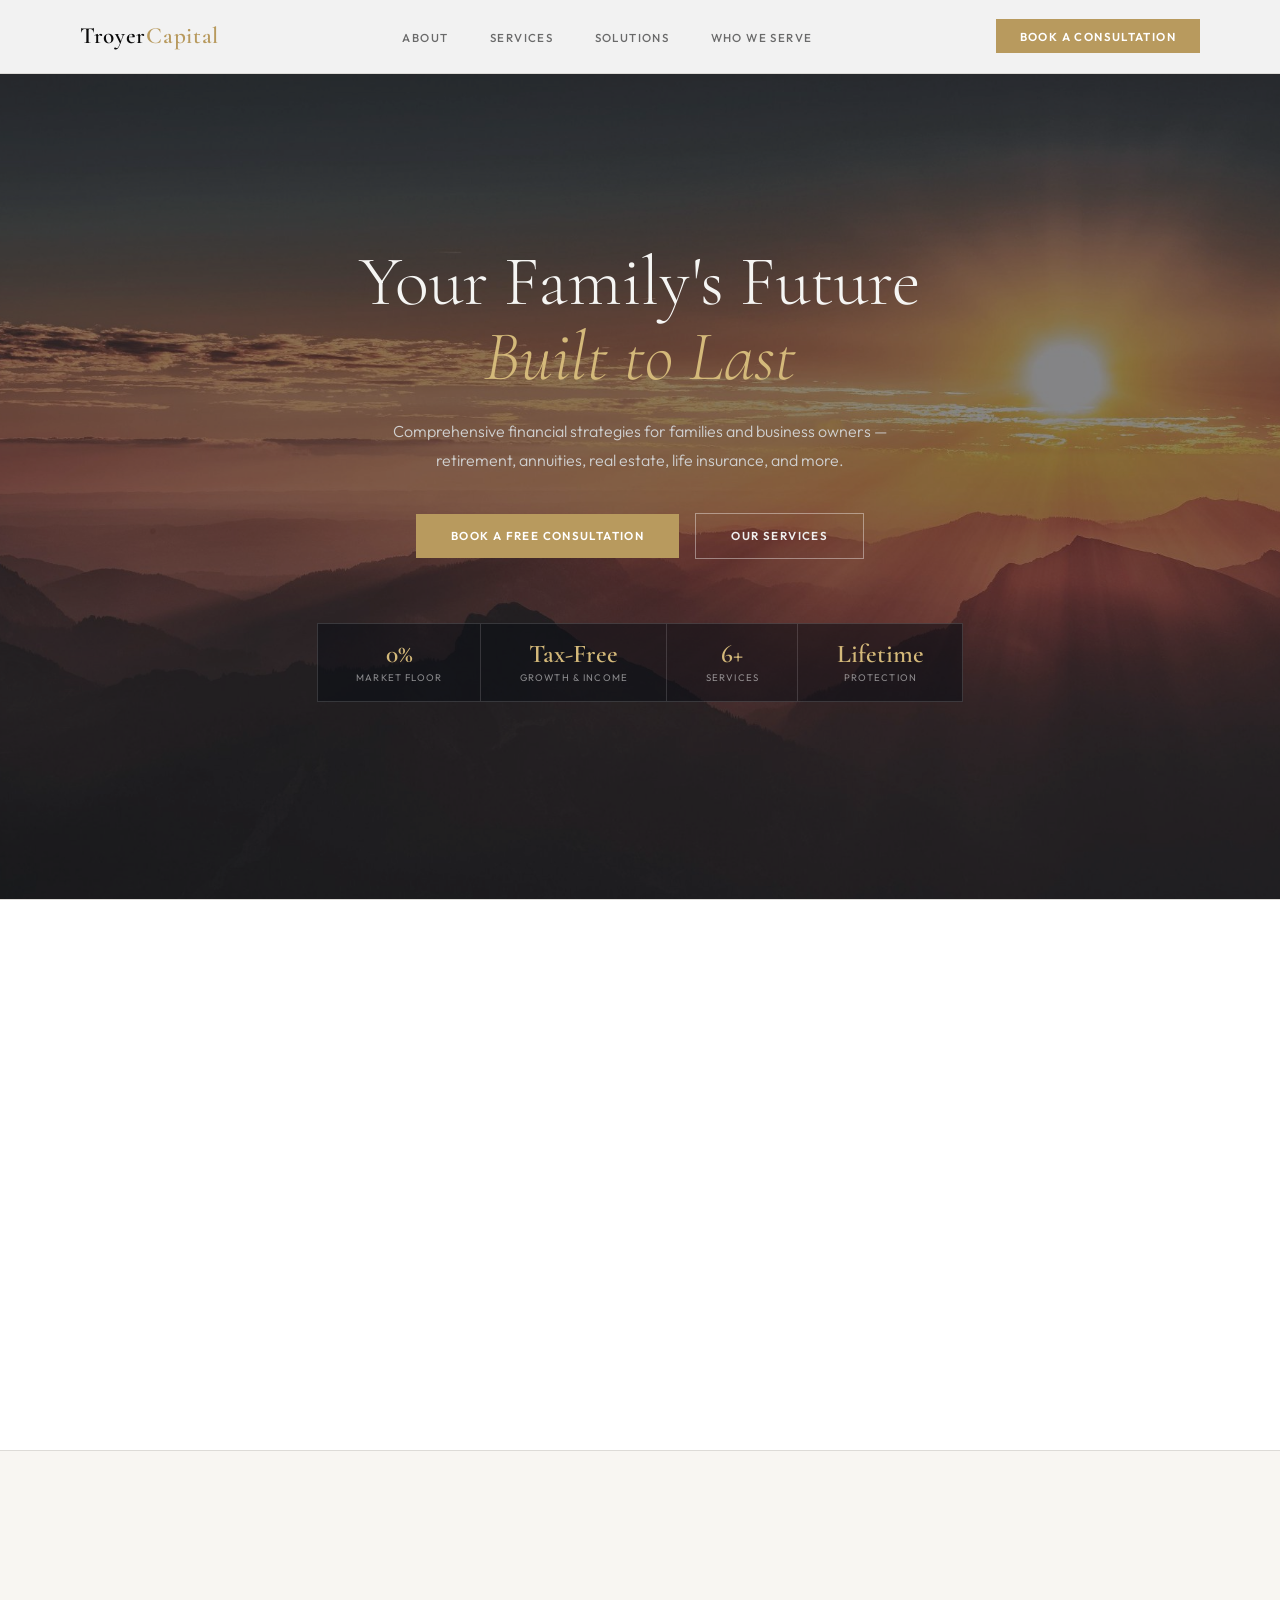
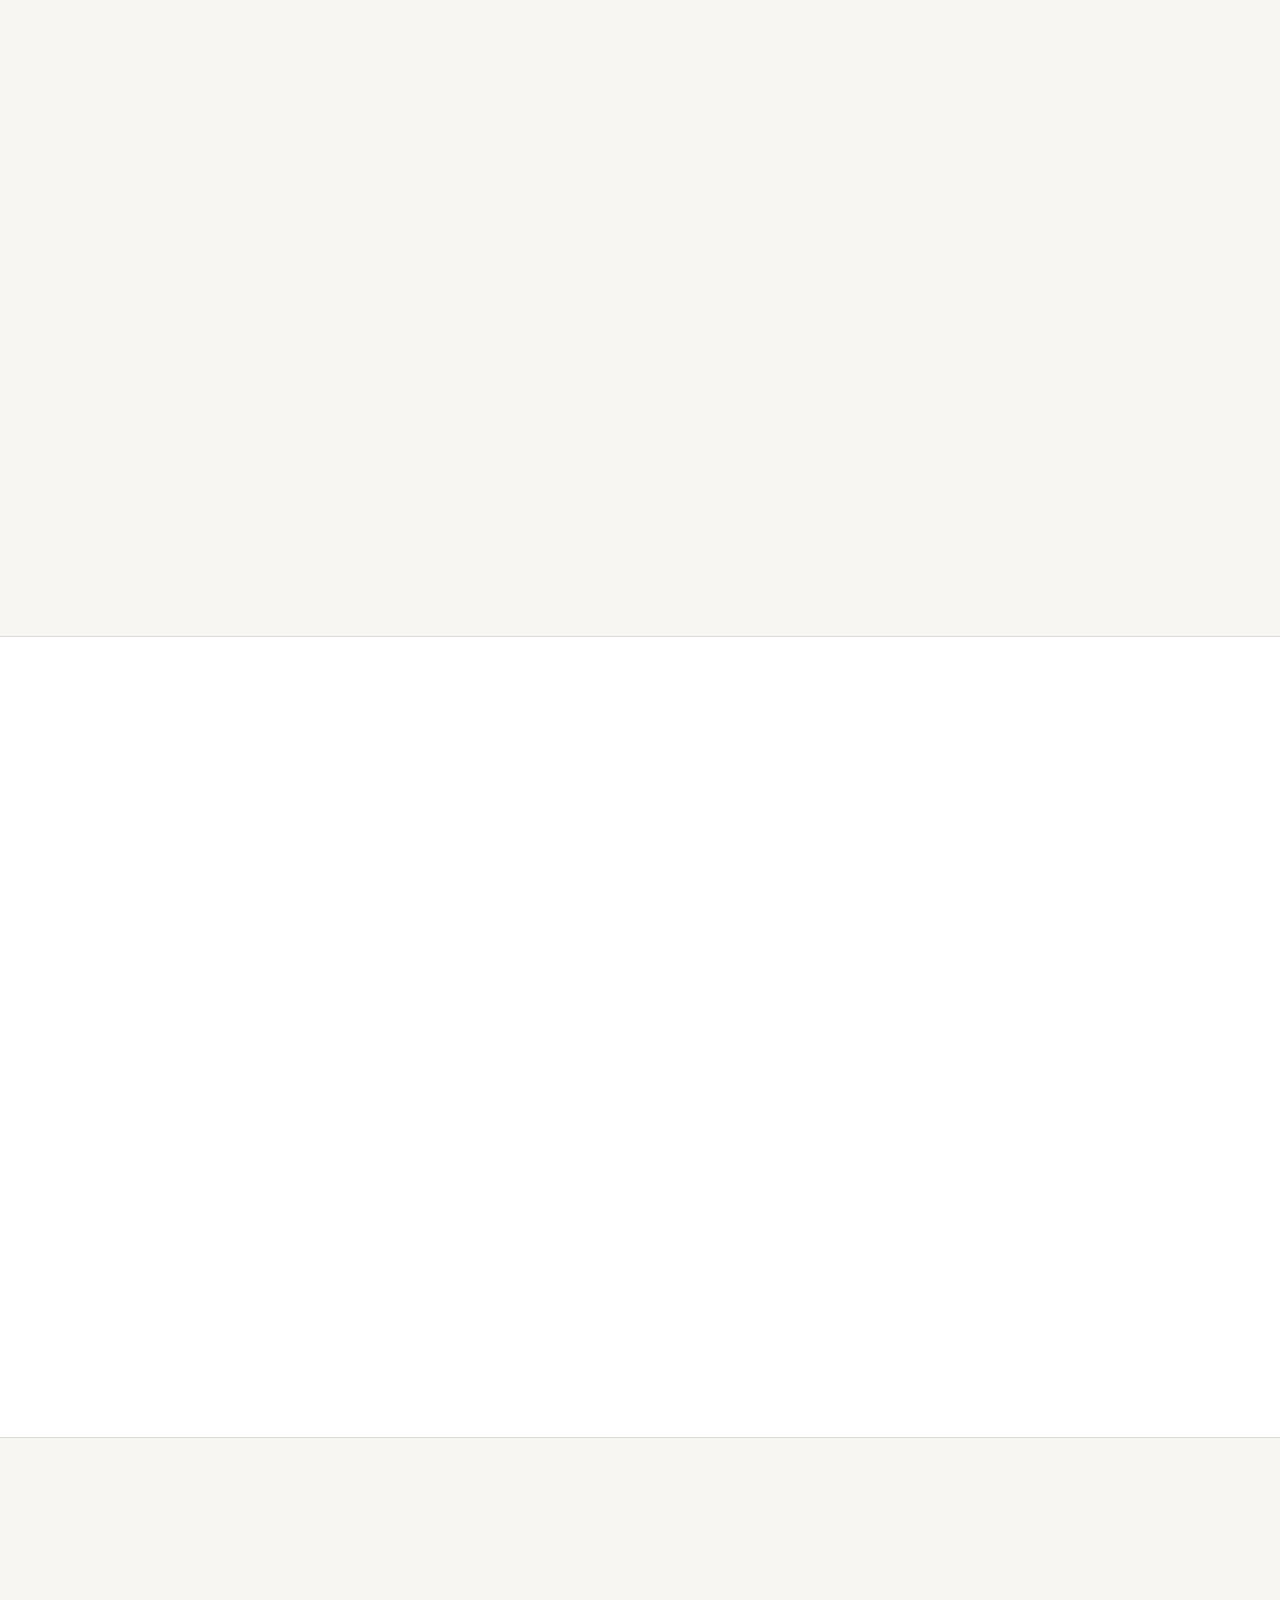
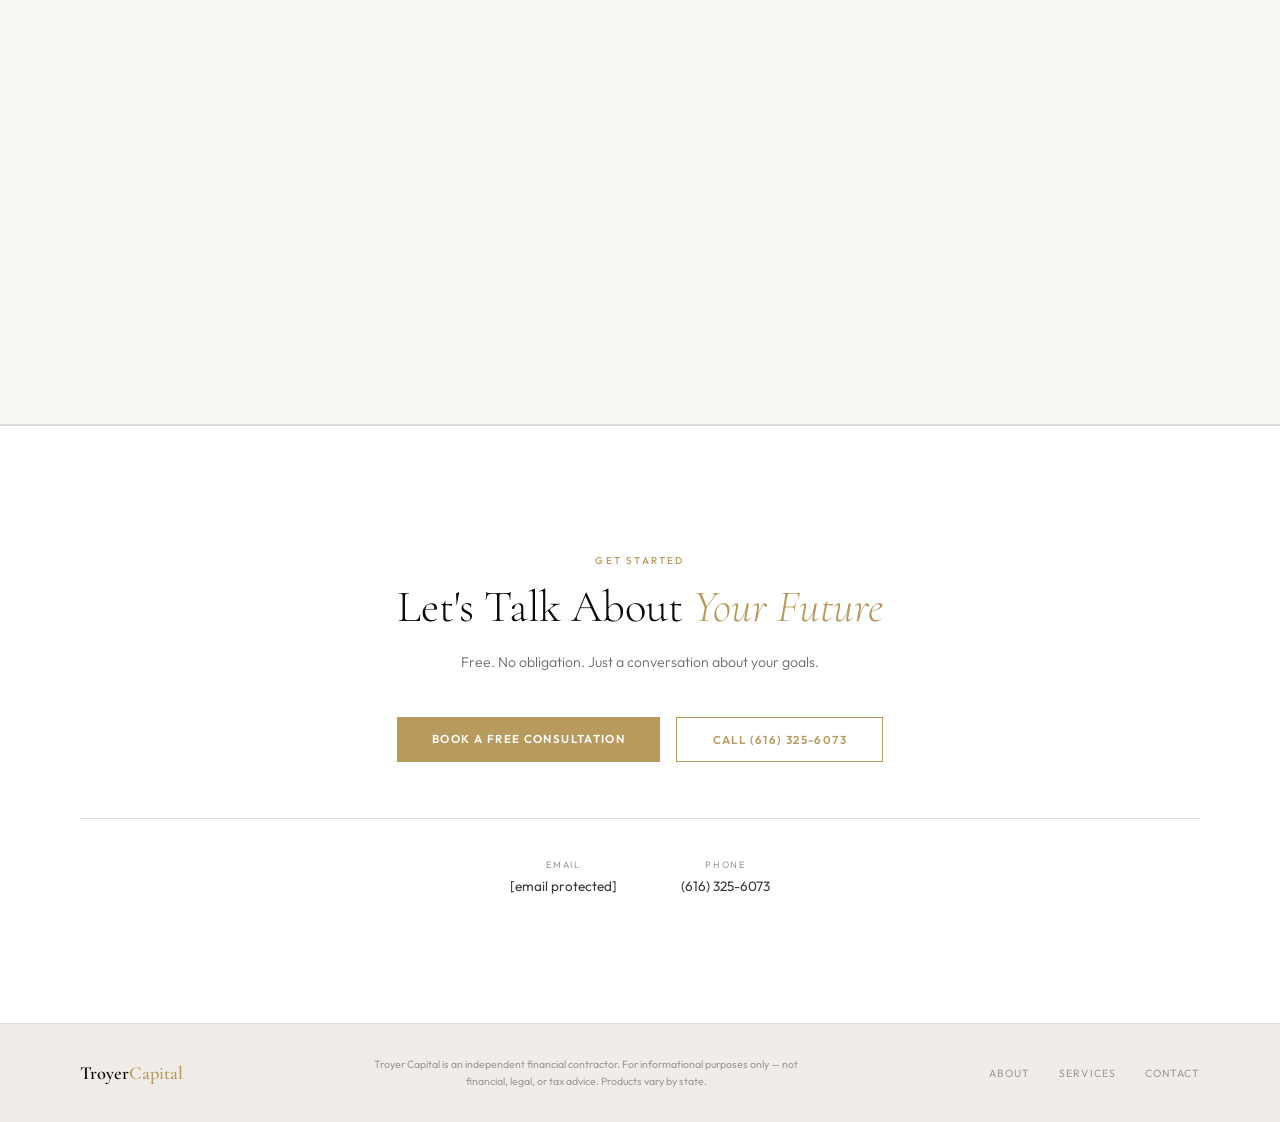
==== index.html @ 89c452dd "Add files via upload" ====
<!DOCTYPE html>
<html lang="en">
<head>
  <meta charset="UTF-8" />
  <meta name="viewport" content="width=device-width, initial-scale=1.0" />
  <title>Troyer Capital | Lincoln Troyer</title>
  <link href="https://fonts.googleapis.com/css2?family=Cormorant+Garamond:ital,wght@0,300;0,400;0,600;1,300;1,400&family=Outfit:wght@300;400;500;600&display=swap" rel="stylesheet" />
  <style>
    :root {
      --black:  #0a0a0a;
      --ink:    #1c1c1c;
      --dark:   #3a3a3a;
      --mid:    #6a6a6a;
      --light:  #9a9a9a;
      --rule:   #dddbd7;
      --warm:   #f0ede8;
      --cream:  #f8f6f2;
      --white:  #ffffff;
      --gold:   #b89a5e;
      --gold-d: #8a6e3a;
    }
    *, *::before, *::after { box-sizing: border-box; margin: 0; padding: 0; }
    html { scroll-behavior: smooth; }
    body { font-family: 'Outfit', sans-serif; background: var(--white); color: var(--ink); overflow-x: hidden; }

    /* NAV */
    nav {
      position: fixed; top: 0; left: 0; right: 0; z-index: 100;
      display: flex; align-items: center; justify-content: space-between;
      padding: 1.2rem 5rem;
      background: rgba(255,255,255,0.94); backdrop-filter: blur(14px);
      border-bottom: 1px solid var(--rule);
    }
    .nav-logo { font-family: 'Cormorant Garamond', serif; font-size: 1.45rem; font-weight: 600; letter-spacing: 0.03em; color: var(--black); text-decoration: none; }
    .nav-logo span { color: var(--gold); }
    .nav-links { display: flex; gap: 2.6rem; list-style: none; }
    .nav-links a { font-size: 0.72rem; font-weight: 500; letter-spacing: 0.12em; text-transform: uppercase; color: var(--mid); text-decoration: none; transition: color 0.2s; }
    .nav-links a:hover { color: var(--gold); }
    .nav-cta { font-size: 0.72rem; font-weight: 600; letter-spacing: 0.12em; text-transform: uppercase; padding: 0.6rem 1.5rem; background: var(--gold); color: var(--white); text-decoration: none; transition: background 0.2s; }
    .nav-cta:hover { background: var(--gold-d); }

    /* HERO */
    #hero {
      min-height: 100vh;
      display: flex; flex-direction: column; align-items: center; justify-content: center;
      text-align: center; padding: 8rem 5rem 5rem;
      background: var(--cream);
      position: relative; overflow: hidden;
      border-bottom: 1px solid var(--rule);
    }
    .hero-bg-img {
      position: absolute; inset: 0;
      background-image: url('hero-bg.jpg');
      background-size: cover;
      background-position: center;
      background-repeat: no-repeat;
    }
    .hero-overlay {
      position: absolute; inset: 0;
      background: rgba(10, 14, 20, 0.45);
    }
    .hero-grid-bg { display: none; }
    .hero-inner { position: relative; z-index: 2; max-width: 720px; animation: fadeUp 0.9s 0.1s ease both; color: #f5f5f3; }
    h1 { font-family: 'Cormorant Garamond', serif; font-size: clamp(2.8rem, 5.5vw, 5rem); font-weight: 300; line-height: 1.06; color: #f5f5f3; margin-bottom: 1.4rem; }
    h1 em { font-style: italic; color: #d4b97a; }
    .hero-sub { font-size: 1rem; font-weight: 300; line-height: 1.8; color: #d0d0d0; max-width: 500px; margin: 0 auto 2.4rem; }
    .hero-btns { display: flex; gap: 1rem; align-items: center; justify-content: center; flex-wrap: wrap; }
    .btn { display: inline-block; text-decoration: none; font-size: 0.72rem; font-weight: 600; letter-spacing: 0.12em; text-transform: uppercase; transition: all 0.2s; }
    .btn-gold { padding: 0.9rem 2.2rem; background: var(--gold); color: var(--white); }
    .btn-gold:hover { background: var(--gold-d); }
    .btn-line { padding: 0.9rem 2.2rem; border: 1px solid rgba(255,255,255,0.4); color: #f0f0f0; }
    .btn-line:hover { border-color: #d4b97a; color: #d4b97a; }

    /* HERO STATS STRIP */
    .hero-stats {
      position: relative; z-index: 2;
      display: flex; gap: 0; margin-top: 4rem;
      border: 1px solid rgba(255,255,255,0.15); background: rgba(10,14,20,0.55);
      animation: fadeUp 0.9s 0.25s ease both;
    }
    .h-stat { padding: 1.1rem 2.4rem; text-align: center; border-right: 1px solid rgba(255,255,255,0.15); }
    .h-stat:last-child { border-right: none; }
    .h-stat-num { font-family: 'Cormorant Garamond', serif; font-size: 1.6rem; font-weight: 600; color: #d4b97a; line-height: 1; margin-bottom: 0.25rem; }
    .h-stat-label { font-size: 0.6rem; letter-spacing: 0.12em; text-transform: uppercase; color: rgba(255,255,255,0.5); }

    /* SECTION SHARED */
    .section-wrap { padding: 6rem 5rem; }
    .section-wrap.alt { background: var(--cream); border-top: 1px solid var(--rule); border-bottom: 1px solid var(--rule); }
    .section-label { font-size: 0.62rem; font-weight: 500; letter-spacing: 0.22em; text-transform: uppercase; color: var(--gold); margin-bottom: 0.9rem; display: flex; align-items: center; gap: 0.7rem; }
    .section-label::before { content: ''; width: 20px; height: 1px; background: var(--gold); }
    h2 { font-family: 'Cormorant Garamond', serif; font-size: clamp(1.9rem, 3vw, 3rem); font-weight: 300; line-height: 1.15; color: var(--black); margin-bottom: 0.8rem; }
    h2 em { font-style: italic; color: var(--gold); }
    .body-sm { font-size: 0.88rem; font-weight: 300; line-height: 1.85; color: var(--mid); }

    /* ABOUT */
    #about .inner { display: grid; grid-template-columns: auto 1fr; gap: 5rem; align-items: start; }
    .about-photo-col { display: flex; flex-direction: column; align-items: center; gap: 1rem; }
    .headshot-wrap {
      width: 240px; height: 300px;
      border: 1px solid var(--rule);
      background: var(--warm);
      position: relative; overflow: hidden; flex-shrink: 0;
    }
    .headshot-wrap img { width: 100%; height: 100%; object-fit: cover; object-position: top; display: block; }
    .headshot-placeholder { width: 100%; height: 100%; display: flex; flex-direction: column; align-items: center; justify-content: center; gap: 0.7rem; }
    .headshot-placeholder svg { opacity: 0.2; }
    .headshot-placeholder span { font-size: 0.62rem; letter-spacing: 0.1em; text-transform: uppercase; color: var(--light); }
    .headshot-name { text-align: center; }
    .headshot-name strong { display: block; font-family: 'Cormorant Garamond', serif; font-size: 1.15rem; font-weight: 400; color: var(--black); }
    .headshot-name span { font-size: 0.68rem; letter-spacing: 0.1em; text-transform: uppercase; color: var(--mid); }
    .pull-quote { border-left: 2px solid var(--gold); padding: 0.9rem 1.2rem; background: rgba(184,154,94,0.05); margin-top: 1.6rem; }
    .pull-quote p { font-family: 'Cormorant Garamond', serif; font-size: 1.05rem; font-style: italic; color: var(--dark); line-height: 1.6; }

    /* SERVICES */
    #services .grid { display: grid; grid-template-columns: repeat(3,1fr); gap: 1px; background: var(--rule); margin-top: 3rem; }
    .svc { background: var(--white); padding: 2rem 1.8rem; border-bottom: 2px solid transparent; transition: border-color 0.25s; }
    .svc:hover { border-bottom-color: var(--gold); }
    .svc-icon { width: 36px; height: 36px; margin-bottom: 1rem; }
    .svc-icon svg { width: 100%; height: 100%; }
    .svc h3 { font-family: 'Cormorant Garamond', serif; font-size: 1.2rem; font-weight: 400; color: var(--black); margin-bottom: 0.4rem; }
    .svc p { font-size: 0.76rem; color: var(--light); line-height: 1.7; }
    .svc-tag { display: inline-block; margin-top: 1rem; font-size: 0.58rem; letter-spacing: 0.12em; text-transform: uppercase; color: var(--gold); border: 1px solid rgba(184,154,94,0.35); padding: 0.22rem 0.6rem; }

    /* SOLUTIONS */
    #solutions .inner { display: grid; grid-template-columns: 1fr 1fr; gap: 5rem; align-items: center; }
    .features { display: flex; flex-direction: column; gap: 0; margin-top: 1.8rem; }
    .feat { display: flex; gap: 1rem; align-items: flex-start; padding: 1.1rem 0; border-bottom: 1px solid var(--rule); }
    .feat:first-child { border-top: 1px solid var(--rule); }
    .feat-icon { width: 24px; height: 24px; min-width: 24px; margin-top: 1px; }
    .feat-icon svg { width: 100%; height: 100%; }
    .feat h4 { font-size: 0.82rem; font-weight: 600; color: var(--black); margin-bottom: 0.15rem; }
    .feat p { font-size: 0.75rem; color: var(--light); line-height: 1.6; }
    .compare-card { background: var(--warm); border: 1px solid var(--rule); padding: 2.4rem; position: relative; }
    .compare-card::before { content: ''; position: absolute; top: 0; left: 0; right: 0; height: 2px; background: linear-gradient(90deg, var(--gold), transparent); }
    .compare-title { font-size: 0.62rem; letter-spacing: 0.15em; text-transform: uppercase; color: var(--gold); margin-bottom: 0.4rem; }
    .compare-heading { font-family: 'Cormorant Garamond', serif; font-size: 1.9rem; font-weight: 300; color: var(--black); margin-bottom: 1.4rem; line-height: 1.2; }
    table { width: 100%; border-collapse: collapse; }
    thead th { font-size: 0.58rem; letter-spacing: 0.12em; text-transform: uppercase; color: var(--light); text-align: left; padding: 0.45rem 0.6rem; border-bottom: 1px solid var(--rule); }
    tbody td { font-size: 0.76rem; color: var(--mid); padding: 0.65rem 0.6rem; border-bottom: 1px solid var(--rule); }
    tbody tr.hi td { color: var(--gold-d); }
    .yes { color: var(--gold-d); }
    .no  { color: var(--light); }

    /* WHO */
    #who .grid { display: grid; grid-template-columns: 1fr 1fr; gap: 1px; background: var(--rule); margin-top: 3rem; }
    .who-card { background: var(--white); padding: 2.8rem; position: relative; }
    .who-card::after { content: ''; position: absolute; top: 0; left: 2.8rem; width: 36px; height: 2px; background: var(--gold); }
    .who-card h3 { font-family: 'Cormorant Garamond', serif; font-size: 1.6rem; font-weight: 300; color: var(--black); margin: 1.2rem 0 0.7rem; }
    .who-card p { font-size: 0.8rem; color: var(--mid); line-height: 1.8; margin-bottom: 1.2rem; }
    .who-list { list-style: none; display: flex; flex-direction: column; gap: 0.45rem; }
    .who-list li { font-size: 0.76rem; color: var(--dark); display: flex; align-items: center; gap: 0.6rem; }
    .who-list li::before { content: '→'; color: var(--gold); font-size: 0.7rem; }

    /* CONTACT */
    #contact { padding: 8rem 5rem; text-align: center; background: var(--white); border-top: 1px solid var(--rule); }
    #contact .section-label { justify-content: center; }
    #contact .section-label::before { display: none; }
    #contact h2 { font-size: clamp(2rem, 3.5vw, 3.4rem); max-width: 560px; margin: 0 auto 1rem; }
    #contact .body-sm { max-width: 420px; margin: 0 auto 2.6rem; }
    .cta-row { display: flex; gap: 1rem; justify-content: center; flex-wrap: wrap; }
    .contact-strip { margin-top: 3.5rem; padding-top: 2.5rem; border-top: 1px solid var(--rule); display: flex; justify-content: center; gap: 4rem; flex-wrap: wrap; }
    .c-item { text-align: center; }
    .c-label { font-size: 0.58rem; letter-spacing: 0.18em; text-transform: uppercase; color: var(--light); margin-bottom: 0.4rem; }
    .c-val { font-size: 0.85rem; color: var(--dark); }
    .c-val a { color: var(--dark); text-decoration: none; }
    .c-val a:hover { color: var(--gold); }

    /* FOOTER */
    footer { background: var(--warm); border-top: 1px solid var(--rule); padding: 2rem 5rem; display: flex; align-items: center; justify-content: space-between; }
    .f-logo { font-family: 'Cormorant Garamond', serif; font-size: 1.15rem; font-weight: 600; color: var(--black); }
    .f-logo span { color: var(--gold); }
    .f-note { font-size: 0.66rem; color: var(--light); line-height: 1.6; text-align: center; max-width: 460px; }
    .f-links { display: flex; gap: 1.8rem; }
    .f-links a { font-size: 0.66rem; letter-spacing: 0.1em; text-transform: uppercase; color: var(--light); text-decoration: none; transition: color 0.2s; }
    .f-links a:hover { color: var(--gold); }

    /* ANIM */
    @keyframes fadeUp { from { opacity:0; transform:translateY(22px); } to { opacity:1; transform:translateY(0); } }
    .fade-up { opacity:0; transform:translateY(24px); transition: opacity 0.65s ease, transform 0.65s ease; }
    .fade-up.visible { opacity:1; transform:translateY(0); }

    /* RESPONSIVE */
    @media (max-width: 860px) {
      nav { padding: 1.1rem 2rem; }
      .nav-links { display: none; }
      #hero { padding: 7rem 2rem 4rem; }
      .hero-stats { flex-wrap: wrap; }
      .h-stat { flex: 1 1 40%; border-bottom: 1px solid var(--rule); }
      .section-wrap, #contact { padding: 4.5rem 2rem; }
      #about .inner { grid-template-columns: 1fr; gap: 2.5rem; }
      .about-photo-col { flex-direction: row; align-items: flex-start; gap: 1.5rem; flex-wrap: wrap; }
      #solutions .inner { grid-template-columns: 1fr; gap: 3rem; }
      #services .grid, #who .grid { grid-template-columns: 1fr; }
      footer { flex-direction: column; gap: 1.2rem; text-align: center; padding: 1.8rem 2rem; }
      .contact-strip { gap: 2rem; }
    }
  </style>
</head>
<body>

  <!-- NAV -->
  <nav>
    <a href="#" class="nav-logo">Troyer<span>Capital</span></a>
    <ul class="nav-links">
      <li><a href="#about">About</a></li>
      <li><a href="#services">Services</a></li>
      <li><a href="#solutions">Solutions</a></li>
      <li><a href="#who">Who We Serve</a></li>
    </ul>
    <a href="booking.html" class="nav-cta">Book a Consultation</a>
  </nav>

  <!-- HERO -->
  <!-- TO ADD YOUR PHOTO: upload hero-bg.jpg to your domain alongside index.html -->
  <section id="hero">
    <div class="hero-bg-img"></div>
    <div class="hero-overlay"></div>
    <div class="hero-grid-bg"></div>
    <div class="hero-inner">
      <h1>Your Family's Future<br><em>Built to Last</em></h1>
      <p class="hero-sub">Comprehensive financial strategies for families and business owners — retirement, annuities, real estate, life insurance, and more.</p>
      <div class="hero-btns">
        <a href="booking.html" class="btn btn-gold">Book a Free Consultation</a>
        <a href="#services" class="btn btn-line">Our Services</a>
      </div>
    </div>
    <div class="hero-stats">
      <div class="h-stat"><div class="h-stat-num">0%</div><div class="h-stat-label">Market Floor</div></div>
      <div class="h-stat"><div class="h-stat-num">Tax&#8209;Free</div><div class="h-stat-label">Growth &amp; Income</div></div>
      <div class="h-stat"><div class="h-stat-num">6+</div><div class="h-stat-label">Services</div></div>
      <div class="h-stat"><div class="h-stat-num">Lifetime</div><div class="h-stat-label">Protection</div></div>
    </div>
  </section>

  <!-- ABOUT -->
  <section id="about" class="section-wrap">
    <div class="inner">
      <div class="about-photo-col fade-up">
        <!-- HEADSHOT: replace the div below with <img src="photo.jpg" alt="Lincoln Troyer" /> -->
        <div class="headshot-wrap">
          <div class="headshot-placeholder">
            <svg width="52" height="52" viewBox="0 0 52 52" fill="none">
              <circle cx="26" cy="20" r="12" stroke="#b89a5e" stroke-width="1.5"/>
              <path d="M6 50C6 37 46 37 46 50" stroke="#b89a5e" stroke-width="1.5" stroke-linecap="round"/>
            </svg>
            <span>Your photo here</span>
          </div>
        </div>
        <div class="headshot-name">
          <strong>Lincoln Troyer</strong>
          <span>Financial Contractor</span>
        </div>
      </div>
      <div class="fade-up">
        <div class="section-label">Who We Are</div>
        <h2>Your Advisor.<br><em>Your Advocate.</em></h2>
        <p class="body-sm">An independent financial practice. We sit down with you, understand your goals, and build a personalized strategy — not a template.</p>
        <p class="body-sm" style="margin-top: 0.8rem;">We work with families at every income level and business owners at every stage — from protection and growth to retirement and legacy.</p>
        <div class="pull-quote">
          <p>"What you are not changing, you are choosing."</p>
        </div>
      </div>
    </div>
  </section>

  <!-- SERVICES -->
  <section id="services" class="section-wrap alt">
    <div class="fade-up">
      <div class="section-label">Services</div>
      <h2>Everything You Need, <em>In One Place</em></h2>
    </div>
    <div class="grid fade-up">

      <!-- 1. Debt Management -->
      <div class="svc">
        <div class="svc-icon"><svg viewBox="0 0 36 36" fill="none"><circle cx="18" cy="18" r="13" stroke="#b89a5e" stroke-width="1.8"/><path d="M18 9v3M18 24v3" stroke="#b89a5e" stroke-width="1.8" stroke-linecap="round"/><path d="M13 14C13 12 15 11 18 11s5 1.5 5 3.5c0 3.5-10 3-10 7 0 2.5 2 3.5 5 3.5s5-1 5-3" stroke="#b89a5e" stroke-width="1.8" stroke-linecap="round"/></svg></div>
        <h3>Debt Management</h3>
        <p>Pay off debt faster while building wealth simultaneously.</p>
        <span class="svc-tag">Strategy · Optimization</span>
      </div>

      <!-- 2. Wealth Accumulation -->
      <div class="svc">
        <div class="svc-icon"><svg viewBox="0 0 36 36" fill="none"><polyline points="3,29 11,18 19,23 33,8" stroke="#b89a5e" stroke-width="1.8" stroke-linecap="round" stroke-linejoin="round"/><polyline points="26,8 33,8 33,15" stroke="#b89a5e" stroke-width="1.8" stroke-linecap="round" stroke-linejoin="round"/></svg></div>
        <h3>Wealth Accumulation</h3>
        <p>Market-linked growth with a 0% floor — your money only goes up.</p>
        <span class="svc-tag">IUL · Whole Life</span>
      </div>

      <!-- 3. Real Estate -->
      <div class="svc">
        <div class="svc-icon"><svg viewBox="0 0 36 36" fill="none"><path d="M3 18 L18 5 L33 18" stroke="#b89a5e" stroke-width="1.8" stroke-linecap="round" stroke-linejoin="round"/><path d="M7 15V31H14V23H22V31H29V15" stroke="#b89a5e" stroke-width="1.8" stroke-linecap="round" stroke-linejoin="round"/></svg></div>
        <h3>Real Estate</h3>
        <p>Leverage your policy's cash value to invest in property.</p>
        <span class="svc-tag">Cash Value · Leverage</span>
      </div>

      <!-- 4. Retirement -->
      <div class="svc">
        <div class="svc-icon"><svg viewBox="0 0 36 36" fill="none"><circle cx="18" cy="18" r="13" stroke="#b89a5e" stroke-width="1.8"/><polyline points="18,10 18,18 23,22" stroke="#b89a5e" stroke-width="1.8" stroke-linecap="round" stroke-linejoin="round"/></svg></div>
        <h3>Retirement Planning</h3>
        <p>Tax-free retirement income — without the risk of a 401(k).</p>
        <span class="svc-tag">Annuities · IUL</span>
      </div>

      <!-- 5. Million Dollar Baby -->
      <div class="svc">
        <div class="svc-icon"><svg viewBox="0 0 36 36" fill="none"><path d="M18 4 L33 12 L18 20 L3 12 Z" stroke="#b89a5e" stroke-width="1.8" stroke-linejoin="round"/><path d="M9 16L9 25C9 25 12.5 30 18 30C23.5 30 27 25 27 25L27 16" stroke="#b89a5e" stroke-width="1.8" stroke-linecap="round" stroke-linejoin="round"/></svg></div>
        <h3>Million Dollar Baby</h3>
        <p>Start a policy at birth. College fund by 18. Freedom by 30.</p>
        <span class="svc-tag">Participating Whole Life</span>
      </div>

      <!-- 6. Life Insurance -->
      <div class="svc">
        <div class="svc-icon"><svg viewBox="0 0 36 36" fill="none"><path d="M18 3 L32 10 V18 C32 25.5 26 31 18 32 C10 31 4 25.5 4 18 V10 Z" stroke="#b89a5e" stroke-width="1.8" stroke-linejoin="round"/><polyline points="11,18 15,22 25,13" stroke="#b89a5e" stroke-width="1.8" stroke-linecap="round" stroke-linejoin="round"/></svg></div>
        <h3>Life Insurance</h3>
        <p>Protect your family with the right coverage — term, whole life, or indexed universal life tailored to your needs.</p>
        <span class="svc-tag">IUL · Whole Life · Term</span>
      </div>

    </div>
  </section>

  <!-- SOLUTIONS -->
  <section id="solutions" class="section-wrap">
    <div class="inner">
      <div class="fade-up">
        <div class="section-label">Why a Fixed Indexed Annuity</div>
        <h2>Your Retirement,<br><em>Secured &amp; Growing</em></h2>
        <p class="body-sm">A Fixed Indexed Annuity (FIA) gives you the growth potential of the market with a contractual guarantee that you will never lose a dollar of principal — built for people who can't afford to lose what they've saved.</p>
        <div class="features">
          <div class="feat">
            <div class="feat-icon"><svg viewBox="0 0 24 24" fill="none"><path d="M12 2L21 7V13C21 17.4 17 21.4 12 22C7 21.4 3 17.4 3 13V7Z" stroke="#b89a5e" stroke-width="1.6" stroke-linejoin="round"/><polyline points="8,12 11,15 16,9" stroke="#b89a5e" stroke-width="1.6" stroke-linecap="round" stroke-linejoin="round"/></svg></div>
            <div><h4>0% Floor — Guaranteed</h4><p>No matter what the market does, your account never loses value. Principal is protected by contract.</p></div>
          </div>
          <div class="feat">
            <div class="feat-icon"><svg viewBox="0 0 24 24" fill="none"><polyline points="3,19 8,12 13,16 21,5" stroke="#b89a5e" stroke-width="1.6" stroke-linecap="round" stroke-linejoin="round"/><polyline points="17,5 21,5 21,9" stroke="#b89a5e" stroke-width="1.6" stroke-linecap="round" stroke-linejoin="round"/></svg></div>
            <div><h4>Index-Linked Growth</h4><p>Credits are tied to indexes like the S&amp;P 500. When the market rises, your account grows — when it falls, you stay flat.</p></div>
          </div>
          <div class="feat">
            <div class="feat-icon"><svg viewBox="0 0 24 24" fill="none"><circle cx="12" cy="12" r="9" stroke="#b89a5e" stroke-width="1.6"/><path d="M12 6v2M12 16v2" stroke="#b89a5e" stroke-width="1.6" stroke-linecap="round"/><path d="M9 9.5C9 8.2 10.3 7.5 12 7.5s3 .7 3 2.5c0 3-6 2.5-6 5.5 0 2 1.3 2.5 3 2.5s3-.5 3-2" stroke="#b89a5e" stroke-width="1.6" stroke-linecap="round"/></svg></div>
            <div><h4>Tax-Deferred Growth</h4><p>Your money compounds without being taxed each year — you only pay taxes when you withdraw, giving savings more time to grow.</p></div>
          </div>
          <div class="feat">
            <div class="feat-icon"><svg viewBox="0 0 24 24" fill="none"><path d="M12 3C12 3 5 7 5 13C5 16.9 8.1 20 12 20C15.9 20 19 16.9 19 13C19 7 12 3 12 3Z" stroke="#b89a5e" stroke-width="1.6" stroke-linejoin="round"/><line x1="12" y1="11" x2="12" y2="16" stroke="#b89a5e" stroke-width="1.6" stroke-linecap="round"/><circle cx="12" cy="9" r="0.8" fill="#b89a5e"/></svg></div>
            <div><h4>Guaranteed Lifetime Income</h4><p>Optional income riders provide a paycheck you cannot outlive — true retirement security regardless of market conditions.</p></div>
          </div>
        </div>
      </div>
      <div class="compare-card fade-up">
        <div class="compare-title">Side-by-Side</div>
        <div class="compare-heading">Fixed Indexed Annuity<br>vs. Traditional 401(k)</div>
        <table>
          <thead><tr><th>Feature</th><th>Fixed Indexed Annuity</th><th>Traditional 401(k)</th></tr></thead>
          <tbody>
            <tr class="hi"><td>Loss Protection</td><td><span class="yes">✓ 0% Floor</span></td><td><span class="no">✗ Full Market Risk</span></td></tr>
            <tr><td>Tax on Growth</td><td><span class="yes">✓ Tax-Deferred</span></td><td><span class="no">✗ Tax-Deferred Only</span></td></tr>
            <tr class="hi"><td>Market Downside</td><td><span class="yes">✓ None</span></td><td><span class="no">✗ Full Exposure</span></td></tr>
            <tr><td>Guaranteed Income</td><td><span class="yes">✓ Lifetime Option</span></td><td><span class="no">✗ Not Guaranteed</span></td></tr>
            <tr class="hi"><td>Fees</td><td><span class="yes">✓ Low / None</span></td><td><span class="no">✗ Annual Mgmt Fees</span></td></tr>
            <tr><td>Sequence of Returns Risk</td><td><span class="yes">✓ Eliminated</span></td><td><span class="no">✗ Major Risk</span></td></tr>
          </tbody>
        </table>
      </div>
    </div>
  </section>

  <!-- WHO WE SERVE -->
  <section id="who" class="section-wrap alt">
    <div class="fade-up">
      <div class="section-label">Who We Serve</div>
      <h2>Families &amp; Business Owners, <em>Welcome</em></h2>
    </div>
    <div class="grid fade-up">
      <div class="who-card">
        <h3>Families &amp; Individuals</h3>
        <p>Every family deserves a solid financial plan — regardless of income level.</p>
        <ul class="who-list">
          <li>Young families starting out</li>
          <li>Parents planning for their kids</li>
          <li>Individuals eliminating debt</li>
          <li>Pre-retirees building income</li>
        </ul>
      </div>
      <div class="who-card">
        <h3>Business Owners</h3>
        <p>Protect what you've built, plan your exit, and reward your people.</p>
        <ul class="who-list">
          <li>Small to mid-size business owners</li>
          <li>Self-employed &amp; sole proprietors</li>
          <li>Partners needing buy-sell coverage</li>
          <li>Executives planning succession</li>
        </ul>
      </div>
    </div>
  </section>

  <!-- CONTACT -->
  <section id="contact">
    <div class="section-label">Get Started</div>
    <h2>Let's Talk About <em>Your Future</em></h2>
    <p class="body-sm">Free. No obligation. Just a conversation about your goals.</p>
    <div class="cta-row">
      <a href="booking.html" class="btn btn-gold">Book a Free Consultation</a>
      <a href="tel:+16163256073" class="btn btn-line" style="border-color:#b89a5e;color:#b89a5e;">Call (616) 325-6073</a>
    </div>
    <div class="contact-strip">
      <div class="c-item"><div class="c-label">Email</div><div class="c-val"><a href="/cdn-cgi/l/email-protection#a2d6d0cddbc7d0cecbccc1cdcecce2d6d0cddbc7d0c1c3d2cbd6c3ce8cc1cdcf"><span class="__cf_email__" data-cfemail="6e1a1c01170b1c0207000d0102002e1a1c01170b1c0d0f1e071a0f02400d0103">[email&#160;protected]</span></a></div></div>
      <div class="c-item"><div class="c-label">Phone</div><div class="c-val">(616) 325-6073</div></div>
    </div>
  </section>

  <!-- FOOTER -->
  <footer>
    <div class="f-logo">Troyer<span>Capital</span></div>
    <p class="f-note">Troyer Capital is an independent financial contractor. For informational purposes only — not financial, legal, or tax advice. Products vary by state.</p>
    <div class="f-links">
      <a href="#about">About</a>
      <a href="#services">Services</a>
      <a href="#contact">Contact</a>
    </div>
  </footer>

  <script data-cfasync="false" src="/cdn-cgi/scripts/5c5dd728/cloudflare-static/email-decode.min.js"></script><script>
    const obs = new IntersectionObserver(entries => {
      entries.forEach(e => { if (e.isIntersecting) e.target.classList.add('visible'); });
    }, { threshold: 0.07 });
    document.querySelectorAll('.fade-up').forEach(el => obs.observe(el));
    setTimeout(() => {
      document.querySelectorAll('.fade-up').forEach(el => {
        if (el.getBoundingClientRect().top < window.innerHeight) el.classList.add(
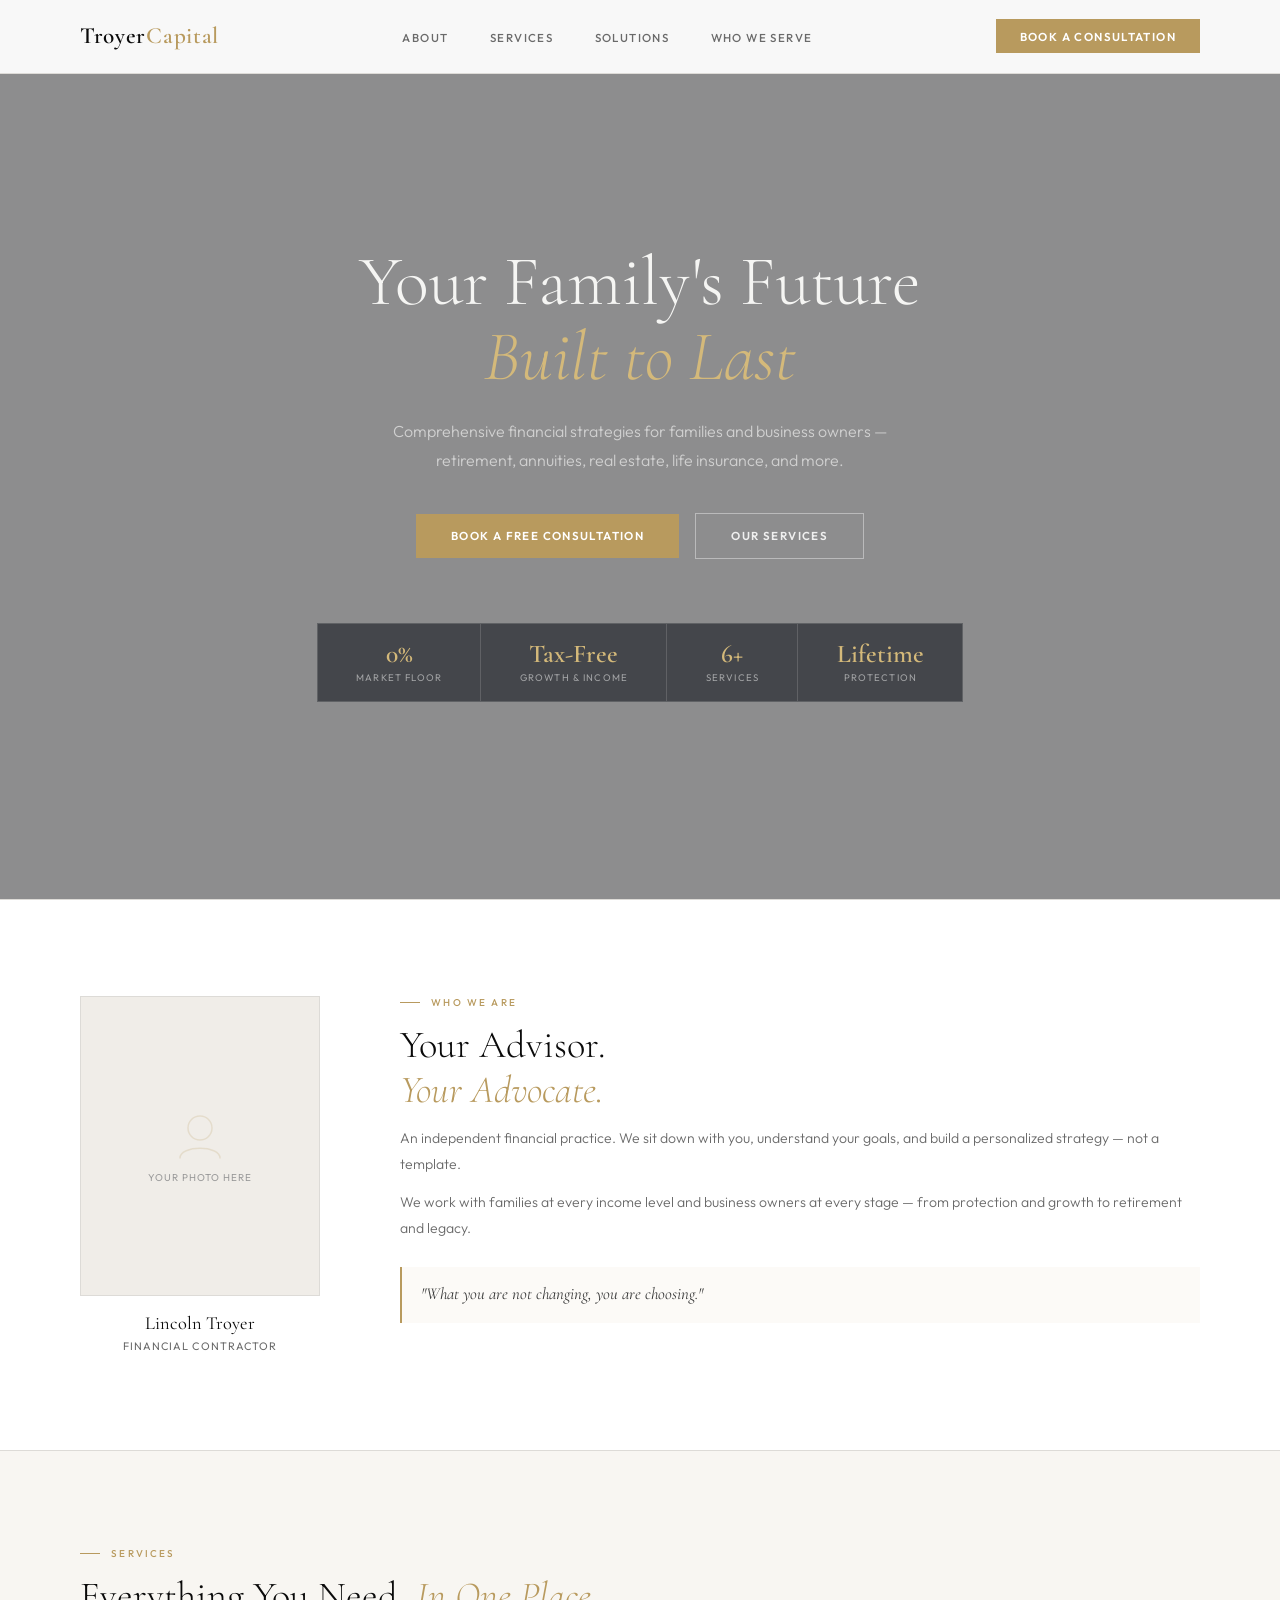
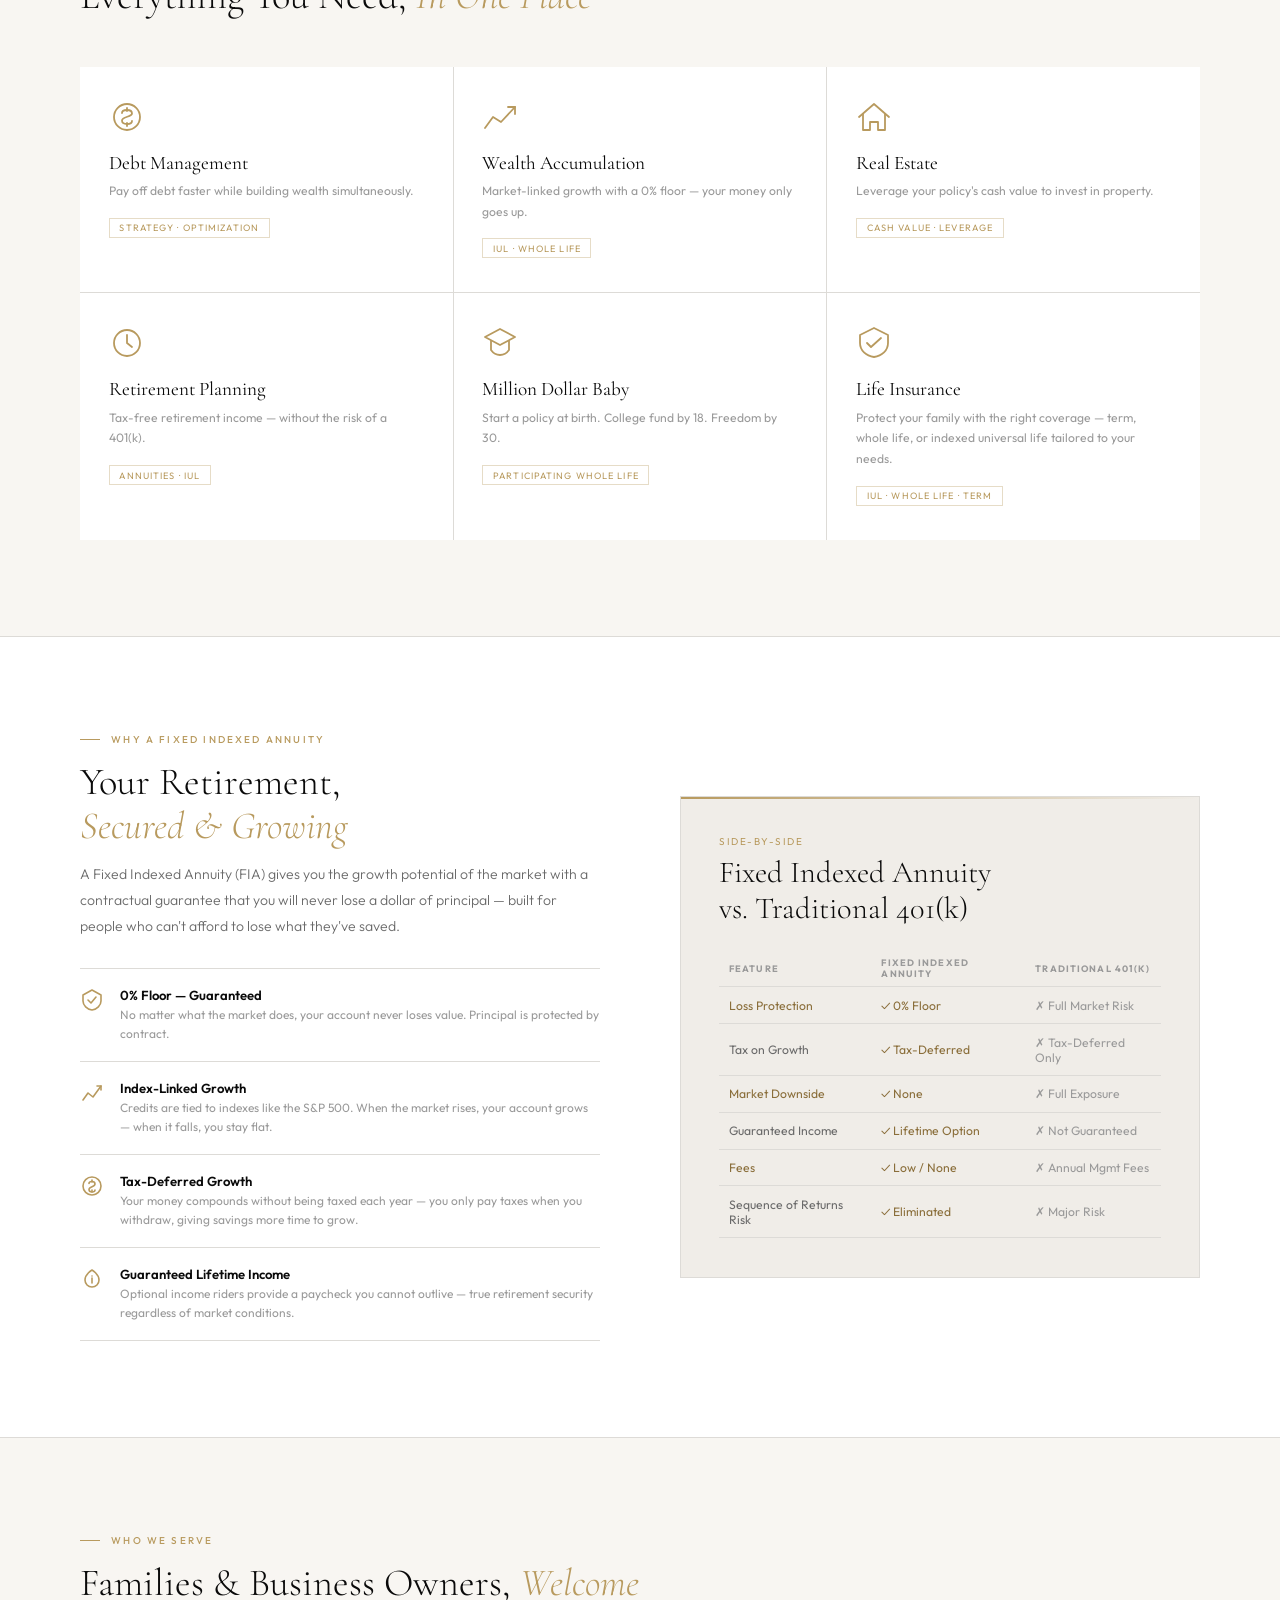
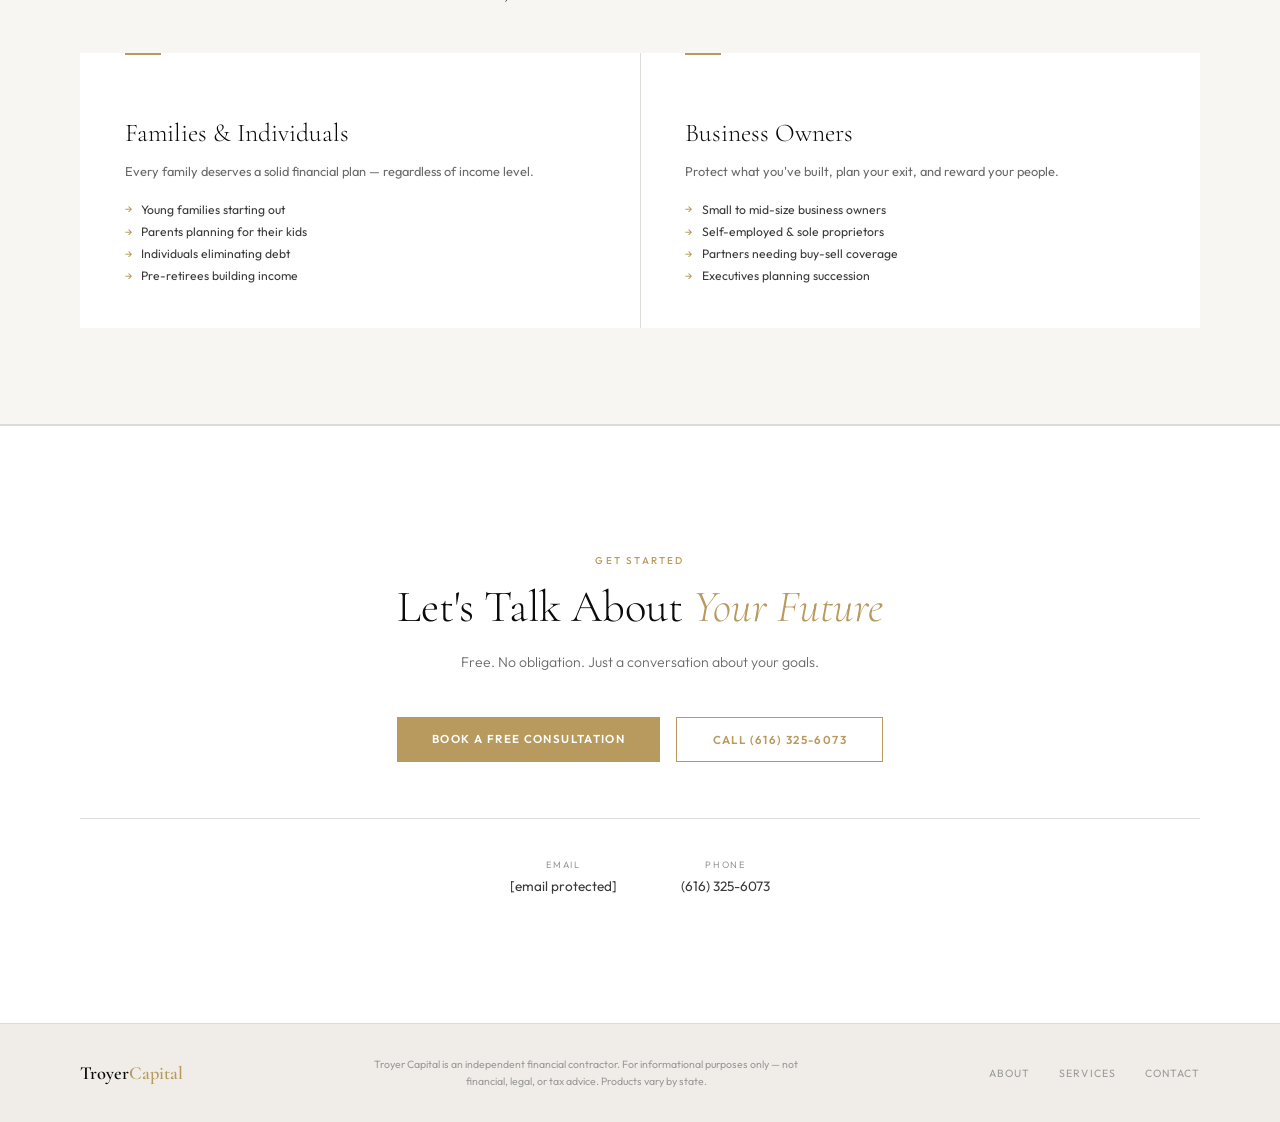
==== commit d269c2af: "Add files via upload" ====
--- a/index.html
+++ b/index.html
@@ -60,7 +60,7 @@
       background: rgba(10, 14, 20, 0.45);
     }
     .hero-grid-bg { display: none; }
-    .hero-inner { position: relative; z-index: 2; max-width: 720px; animation: fadeUp 0.9s 0.1s ease both; color: #f5f5f3; }
+    .hero-inner { position: relative; z-index: 2; max-width: 720px; color: #f5f5f3; animation: fadeUp 0.7s ease both; }
     h1 { font-family: 'Cormorant Garamond', serif; font-size: clamp(2.8rem, 5.5vw, 5rem); font-weight: 300; line-height: 1.06; color: #f5f5f3; margin-bottom: 1.4rem; }
     h1 em { font-style: italic; color: #d4b97a; }
     .hero-sub { font-size: 1rem; font-weight: 300; line-height: 1.8; color: #d0d0d0; max-width: 500px; margin: 0 auto 2.4rem; }
@@ -76,7 +76,7 @@
       position: relative; z-index: 2;
       display: flex; gap: 0; margin-top: 4rem;
       border: 1px solid rgba(255,255,255,0.15); background: rgba(10,14,20,0.55);
-      animation: fadeUp 0.9s 0.25s ease both;
+      animation: fadeUp 0.7s 0.15s ease both;
     }
     .h-stat { padding: 1.1rem 2.4rem; text-align: center; border-right: 1px solid rgba(255,255,255,0.15); }
     .h-stat:last-child { border-right: none; }
@@ -113,7 +113,7 @@
 
     /* SERVICES */
     #services .grid { display: grid; grid-template-columns: repeat(3,1fr); gap: 1px; background: var(--rule); margin-top: 3rem; }
-    .svc { background: var(--white); padding: 2rem 1.8rem; border-bottom: 2px solid transparent; transition: border-color 0.25s; }
+    .svc { background: var(--white); padding: 2rem 1.8rem; border-bottom: 2px solid transparent; transition: border-color 0.25s; display: block; text-decoration: none; color: inherit; }
     .svc:hover { border-bottom-color: var(--gold); }
     .svc-icon { width: 36px; height: 36px; margin-bottom: 1rem; }
     .svc-icon svg { width: 100%; height: 100%; }
@@ -174,10 +174,9 @@
     .f-links a { font-size: 0.66rem; letter-spacing: 0.1em; text-transform: uppercase; color: var(--light); text-decoration: none; transition: color 0.2s; }
     .f-links a:hover { color: var(--gold); }
 
-    /* ANIM */
-    @keyframes fadeUp { from { opacity:0; transform:translateY(22px); } to { opacity:1; transform:translateY(0); } }
-    .fade-up { opacity:0; transform:translateY(24px); transition: opacity 0.65s ease, transform 0.65s ease; }
-    .fade-up.visible { opacity:1; transform:translateY(0); }
+    /* ANIM — content always visible, animation is progressive enhancement */
+    @keyframes fadeUp { from { opacity:0; transform:translateY(18px); } to { opacity:1; transform:translateY(0); } }
+    .fade-up { opacity:1; transform:none; transition: opacity 0.65s ease, transform 0.65s ease; }
 
     /* RESPONSIVE */
     @media (max-width: 860px) {
@@ -272,52 +271,52 @@
     <div class="grid fade-up">
 
       <!-- 1. Debt Management -->
-      <div class="svc">
+      <a href="debt-management.html" class="svc">
         <div class="svc-icon"><svg viewBox="0 0 36 36" fill="none"><circle cx="18" cy="18" r="13" stroke="#b89a5e" stroke-width="1.8"/><path d="M18 9v3M18 24v3" stroke="#b89a5e" stroke-width="1.8" stroke-linecap="round"/><path d="M13 14C13 12 15 11 18 11s5 1.5 5 3.5c0 3.5-10 3-10 7 0 2.5 2 3.5 5 3.5s5-1 5-3" stroke="#b89a5e" stroke-width="1.8" stroke-linecap="round"/></svg></div>
         <h3>Debt Management</h3>
         <p>Pay off debt faster while building wealth simultaneously.</p>
         <span class="svc-tag">Strategy · Optimization</span>
-      </div>
+      </a>
 
       <!-- 2. Wealth Accumulation -->
-      <div class="svc">
+      <a href="wealth-accumulation.html" class="svc">
         <div class="svc-icon"><svg viewBox="0 0 36 36" fill="none"><polyline points="3,29 11,18 19,23 33,8" stroke="#b89a5e" stroke-width="1.8" stroke-linecap="round" stroke-linejoin="round"/><polyline points="26,8 33,8 33,15" stroke="#b89a5e" stroke-width="1.8" stroke-linecap="round" stroke-linejoin="round"/></svg></div>
         <h3>Wealth Accumulation</h3>
         <p>Market-linked growth with a 0% floor — your money only goes up.</p>
         <span class="svc-tag">IUL · Whole Life</span>
-      </div>
+      </a>
 
       <!-- 3. Real Estate -->
-      <div class="svc">
+      <a href="real-estate.html" class="svc">
         <div class="svc-icon"><svg viewBox="0 0 36 36" fill="none"><path d="M3 18 L18 5 L33 18" stroke="#b89a5e" stroke-width="1.8" stroke-linecap="round" stroke-linejoin="round"/><path d="M7 15V31H14V23H22V31H29V15" stroke="#b89a5e" stroke-width="1.8" stroke-linecap="round" stroke-linejoin="round"/></svg></div>
         <h3>Real Estate</h3>
         <p>Leverage your policy's cash value to invest in property.</p>
         <span class="svc-tag">Cash Value · Leverage</span>
-      </div>
+      </a>
 
       <!-- 4. Retirement -->
-      <div class="svc">
+      <a href="retirement.html" class="svc">
         <div class="svc-icon"><svg viewBox="0 0 36 36" fill="none"><circle cx="18" cy="18" r="13" stroke="#b89a5e" stroke-width="1.8"/><polyline points="18,10 18,18 23,22" stroke="#b89a5e" stroke-width="1.8" stroke-linecap="round" stroke-linejoin="round"/></svg></div>
         <h3>Retirement Planning</h3>
         <p>Tax-free retirement income — without the risk of a 401(k).</p>
         <span class="svc-tag">Annuities · IUL</span>
-      </div>
+      </a>
 
       <!-- 5. Million Dollar Baby -->
-      <div class="svc">
+      <a href="million-dollar-baby.html" class="svc">
         <div class="svc-icon"><svg viewBox="0 0 36 36" fill="none"><path d="M18 4 L33 12 L18 20 L3 12 Z" stroke="#b89a5e" stroke-width="1.8" stroke-linejoin="round"/><path d="M9 16L9 25C9 25 12.5 30 18 30C23.5 30 27 25 27 25L27 16" stroke="#b89a5e" stroke-width="1.8" stroke-linecap="round" stroke-linejoin="round"/></svg></div>
         <h3>Million Dollar Baby</h3>
         <p>Start a policy at birth. College fund by 18. Freedom by 30.</p>
         <span class="svc-tag">Participating Whole Life</span>
-      </div>
+      </a>
 
       <!-- 6. Life Insurance -->
-      <div class="svc">
+      <a href="life-insurance.html" class="svc">
         <div class="svc-icon"><svg viewBox="0 0 36 36" fill="none"><path d="M18 3 L32 10 V18 C32 25.5 26 31 18 32 C10 31 4 25.5 4 18 V10 Z" stroke="#b89a5e" stroke-width="1.8" stroke-linejoin="round"/><polyline points="11,18 15,22 25,13" stroke="#b89a5e" stroke-width="1.8" stroke-linecap="round" stroke-linejoin="round"/></svg></div>
         <h3>Life Insurance</h3>
         <p>Protect your family with the right coverage — term, whole life, or indexed universal life tailored to your needs.</p>
         <span class="svc-tag">IUL · Whole Life · Term</span>
-      </div>
+      </a>
 
     </div>
   </section>
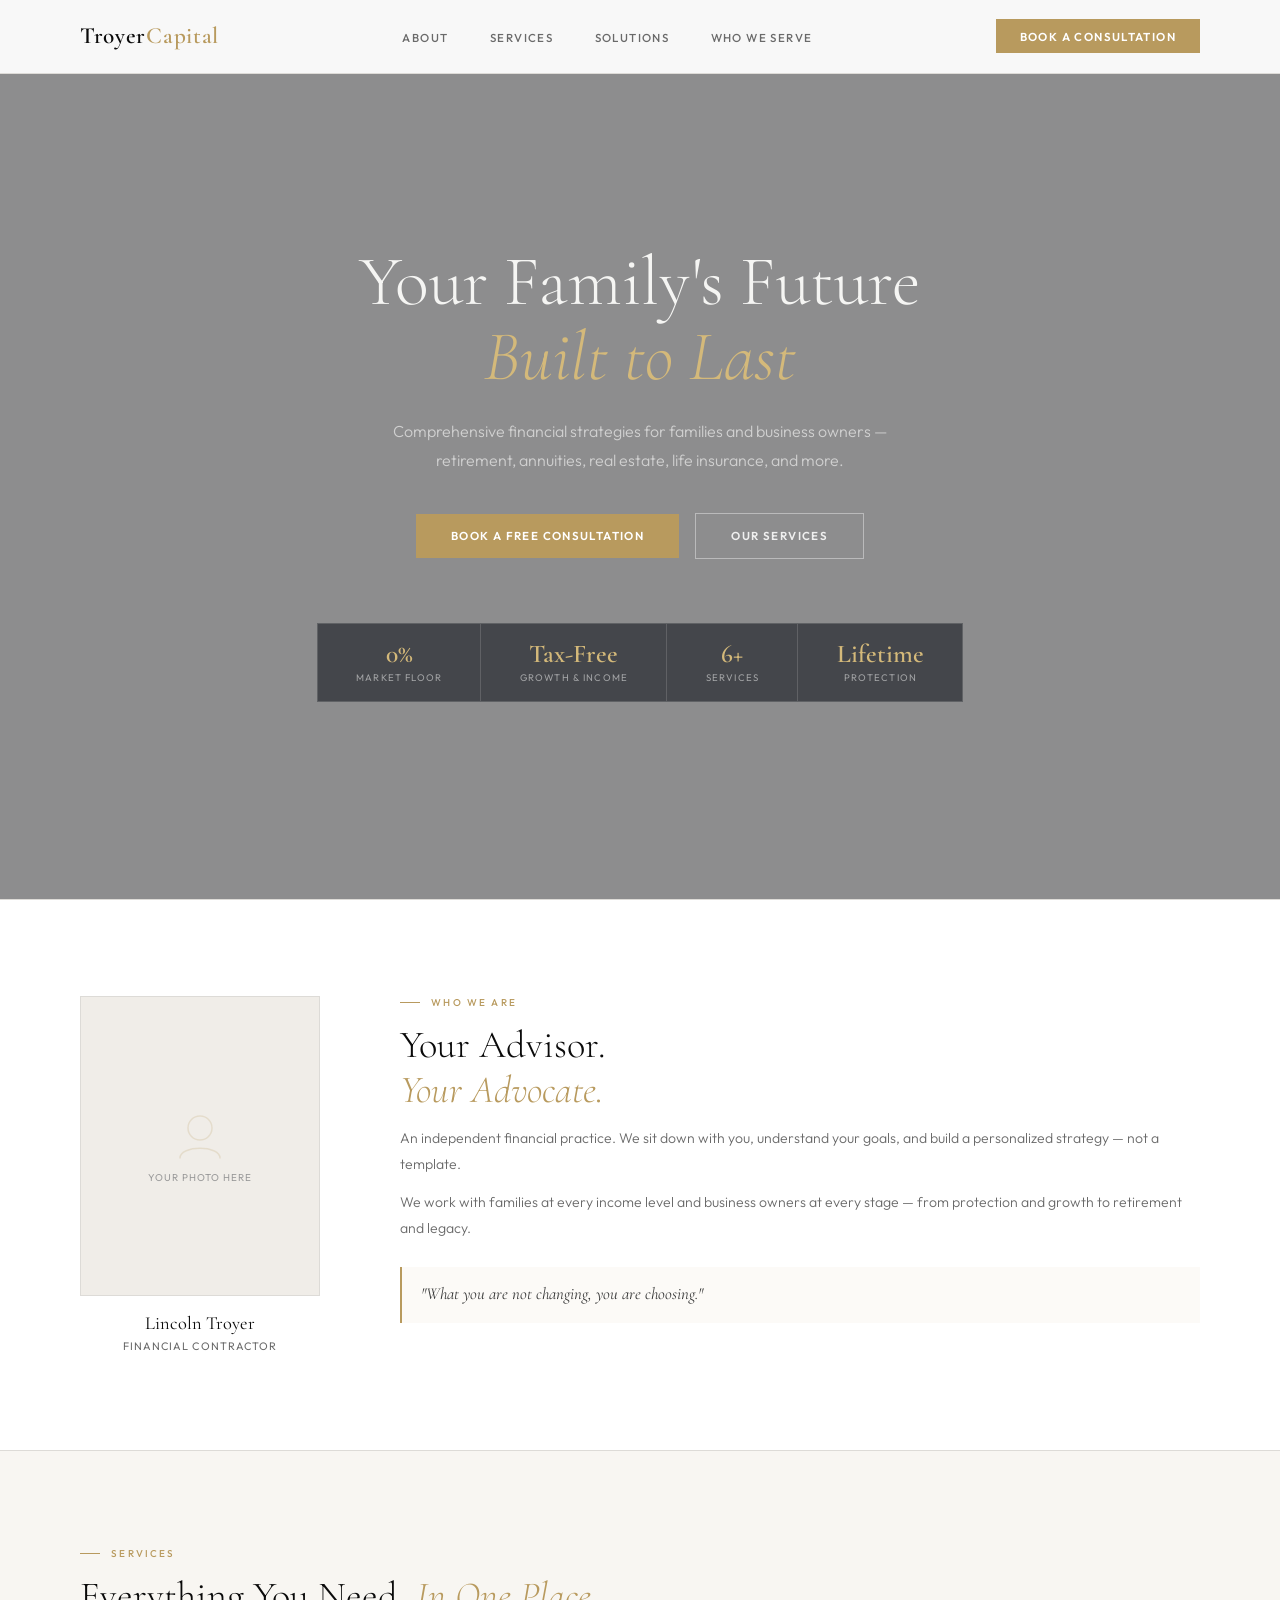
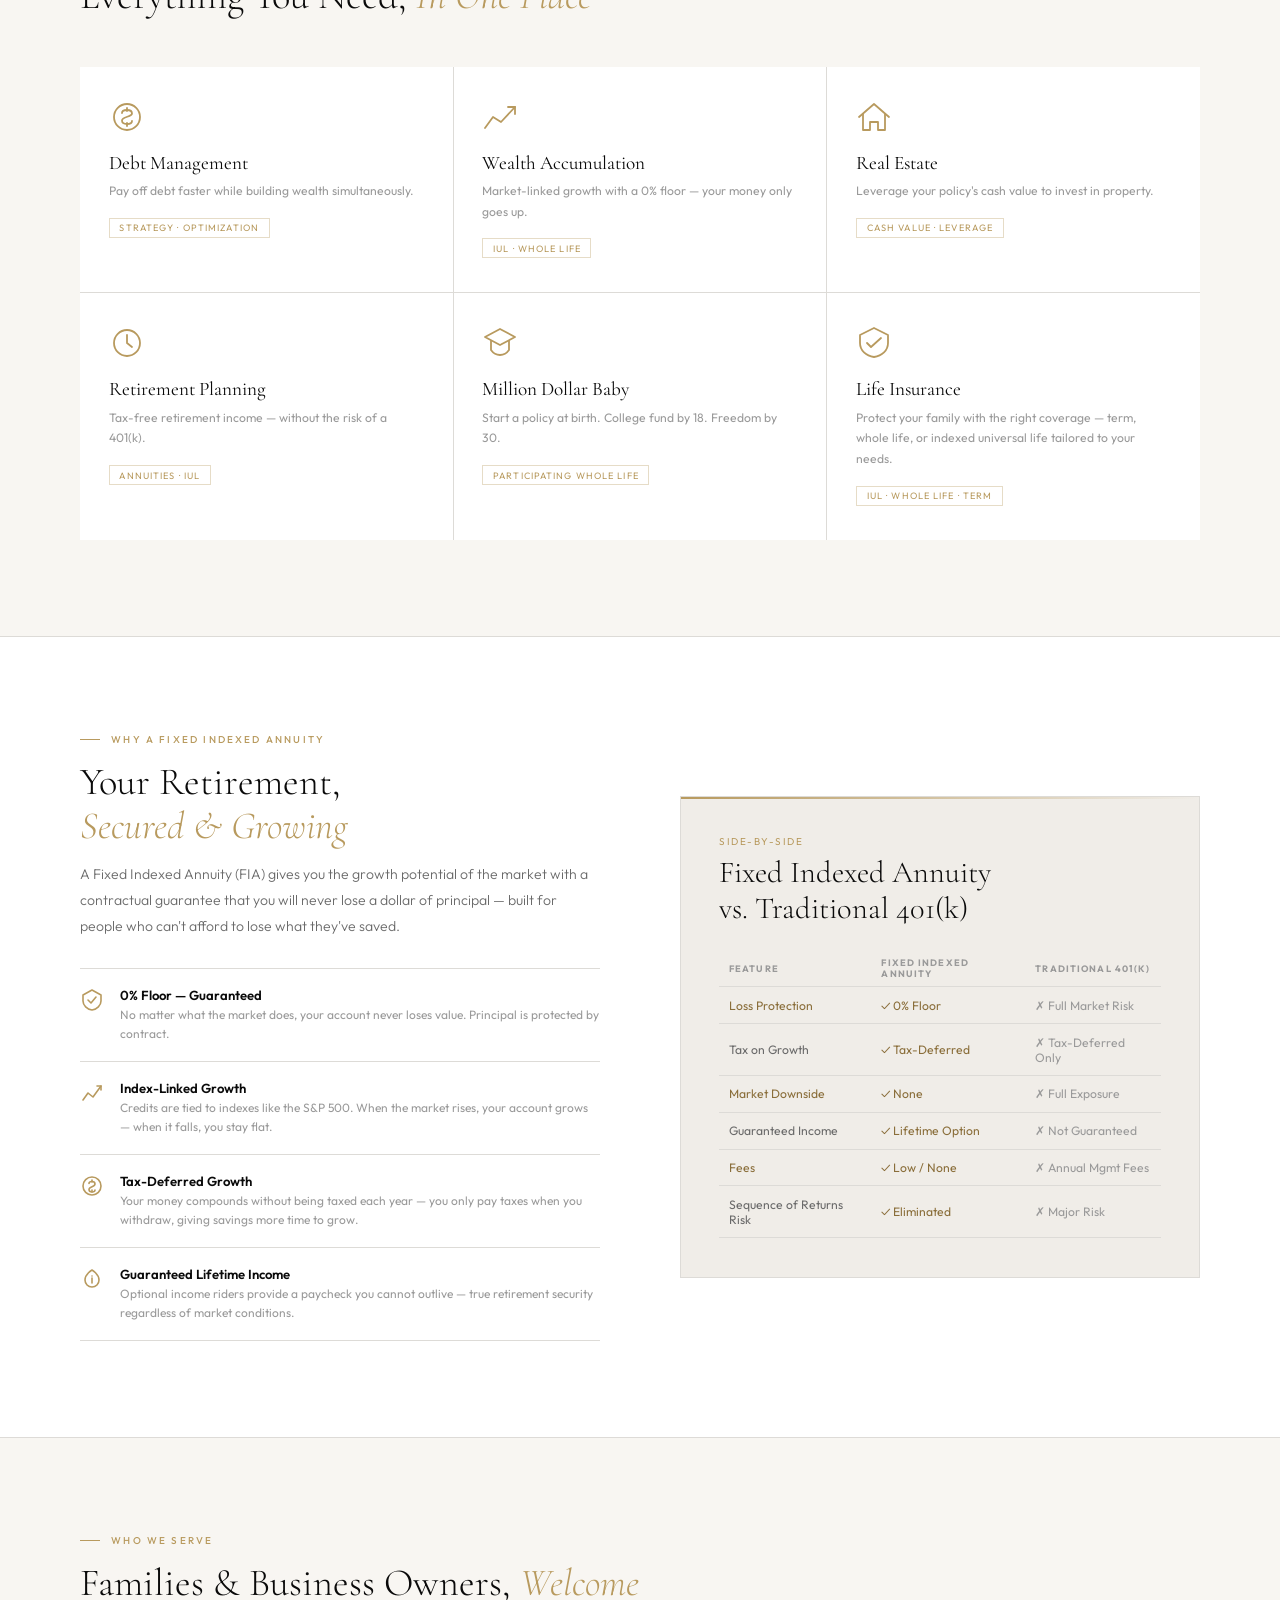
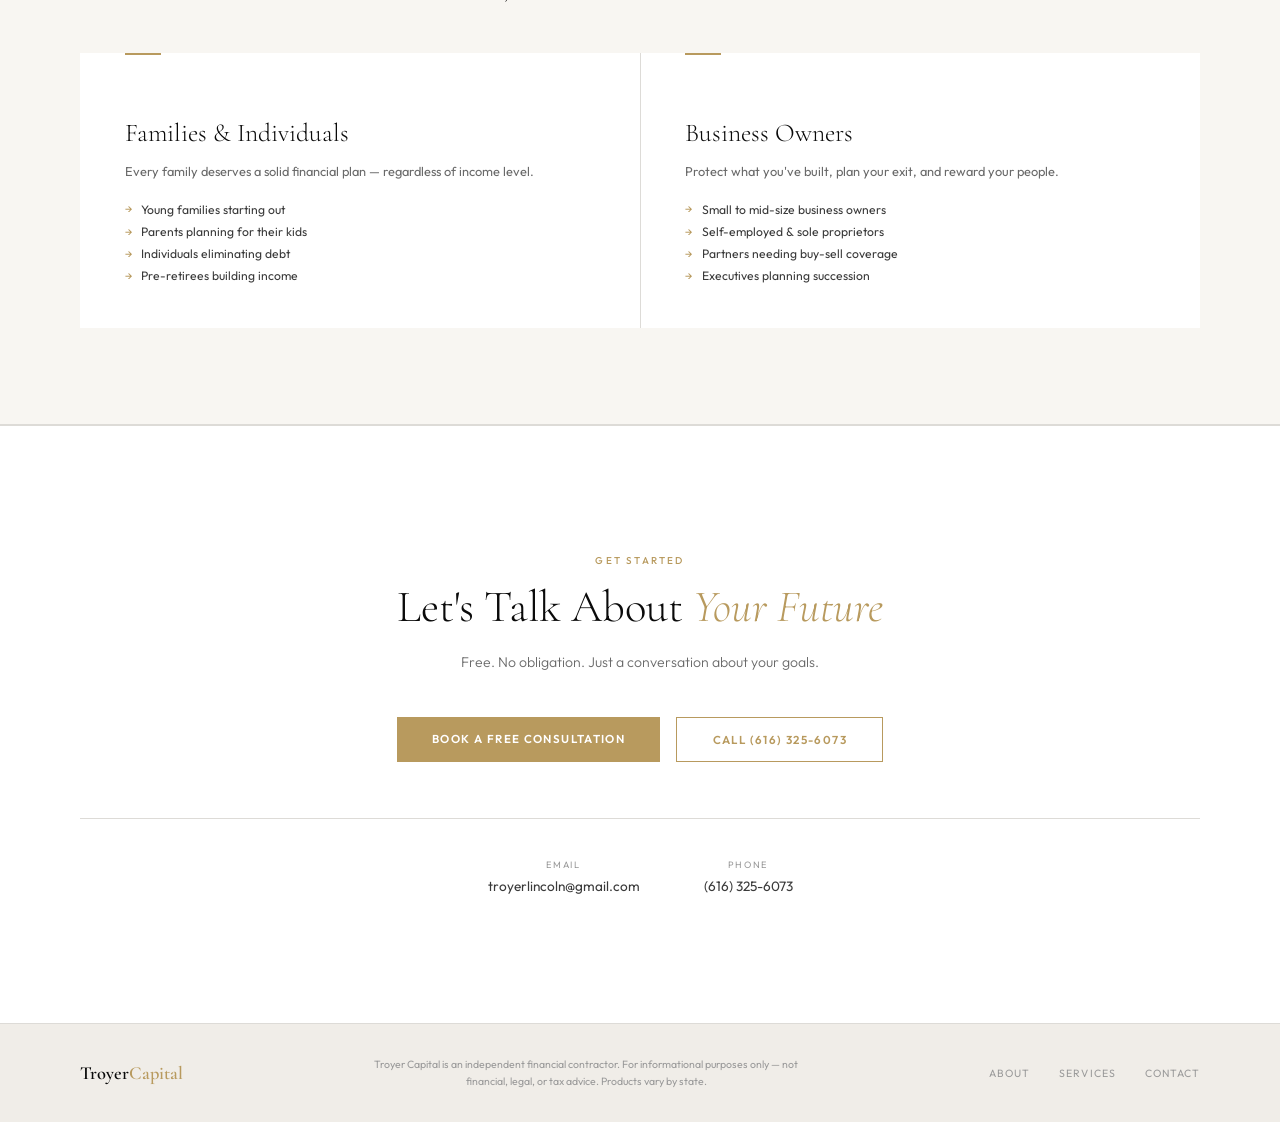
==== commit 8ccf947b: "Add files via upload" ====
--- a/index.html
+++ b/index.html
@@ -405,7 +405,7 @@
       <a href="tel:+16163256073" class="btn btn-line" style="border-color:#b89a5e;color:#b89a5e;">Call (616) 325-6073</a>
     </div>
     <div class="contact-strip">
-      <div class="c-item"><div class="c-label">Email</div><div class="c-val"><a href="/cdn-cgi/l/email-protection#a2d6d0cddbc7d0cecbccc1cdcecce2d6d0cddbc7d0c1c3d2cbd6c3ce8cc1cdcf"><span class="__cf_email__" data-cfemail="6e1a1c01170b1c0207000d0102002e1a1c01170b1c0d0f1e071a0f02400d0103">[email&#160;protected]</span></a></div></div>
+      <div class="c-item"><div class="c-label">Email</div><div class="c-val"><a href="mailto:troyerlincoln@gmail.com">troyerlincoln@gmail.com</a></div></div>
       <div class="c-item"><div class="c-label">Phone</div><div class="c-val">(616) 325-6073</div></div>
     </div>
   </section>
@@ -421,11 +421,4 @@
     </div>
   </footer>
 
-  <script data-cfasync="false" src="/cdn-cgi/scripts/5c5dd728/cloudflare-static/email-decode.min.js"></script><script>
-    const obs = new IntersectionObserver(entries => {
-      entries.forEach(e => { if (e.isIntersecting) e.target.classList.add('visible'); });
-    }, { threshold: 0.07 });
-    document.querySelectorAll('.fade-up').forEach(el => obs.observe(el));
-    setTimeout(() => {
-      document.querySelectorAll('.fade-up').forEach(el => {
-        if (el.getBoundingClientRect().top < window.innerHeight) el.classList.add(+  <script>
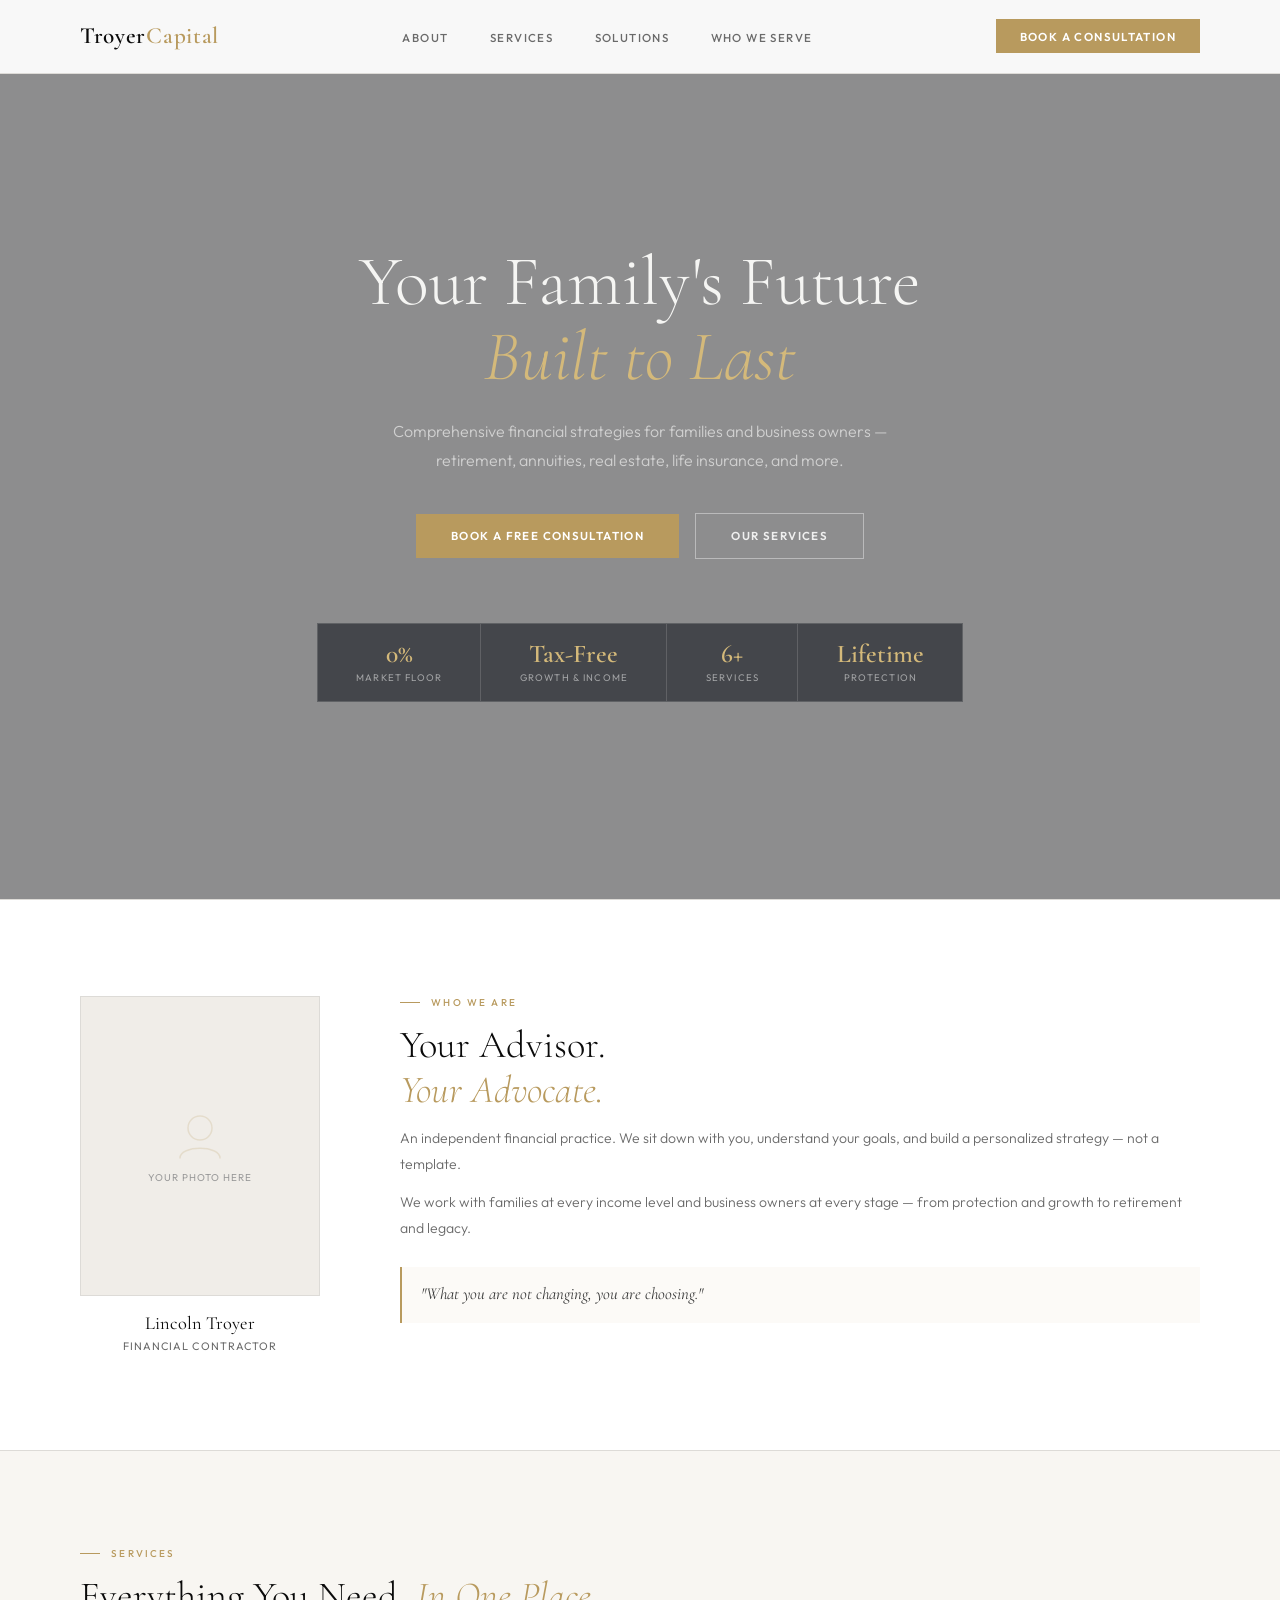
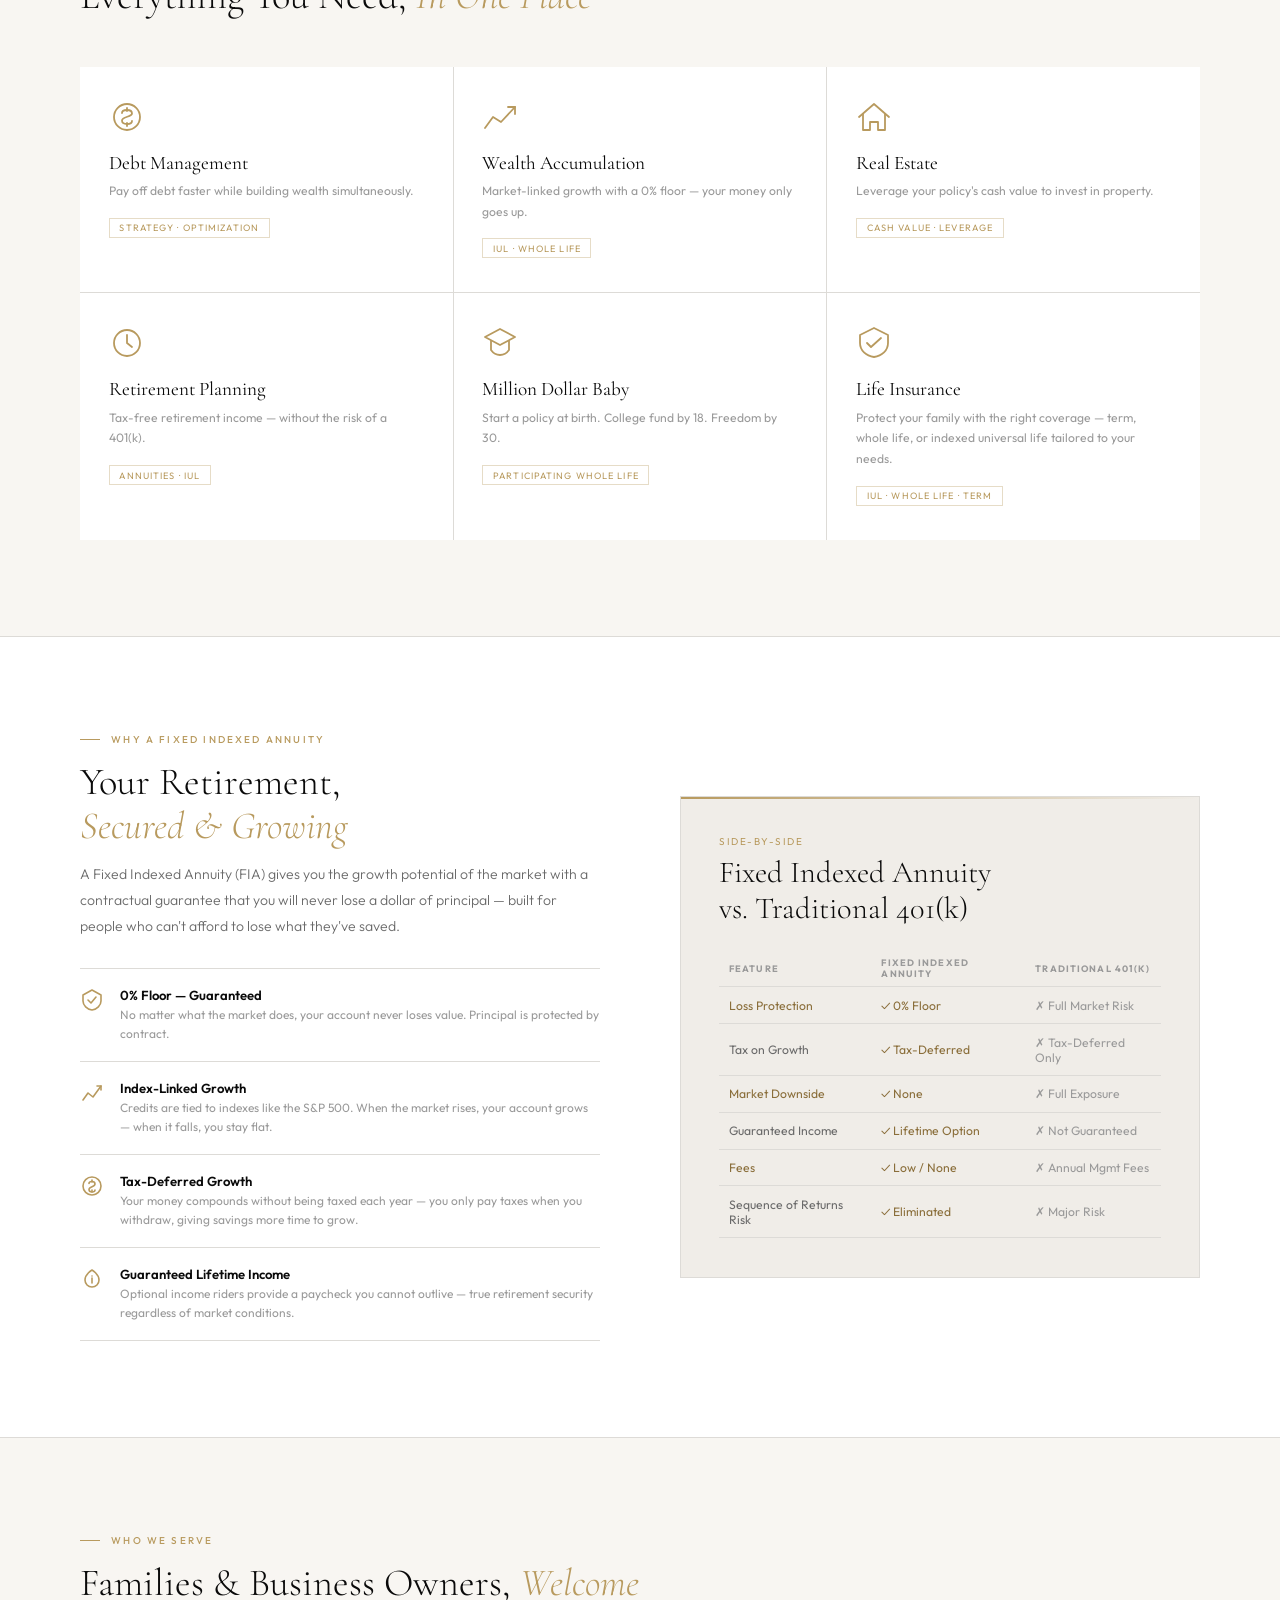
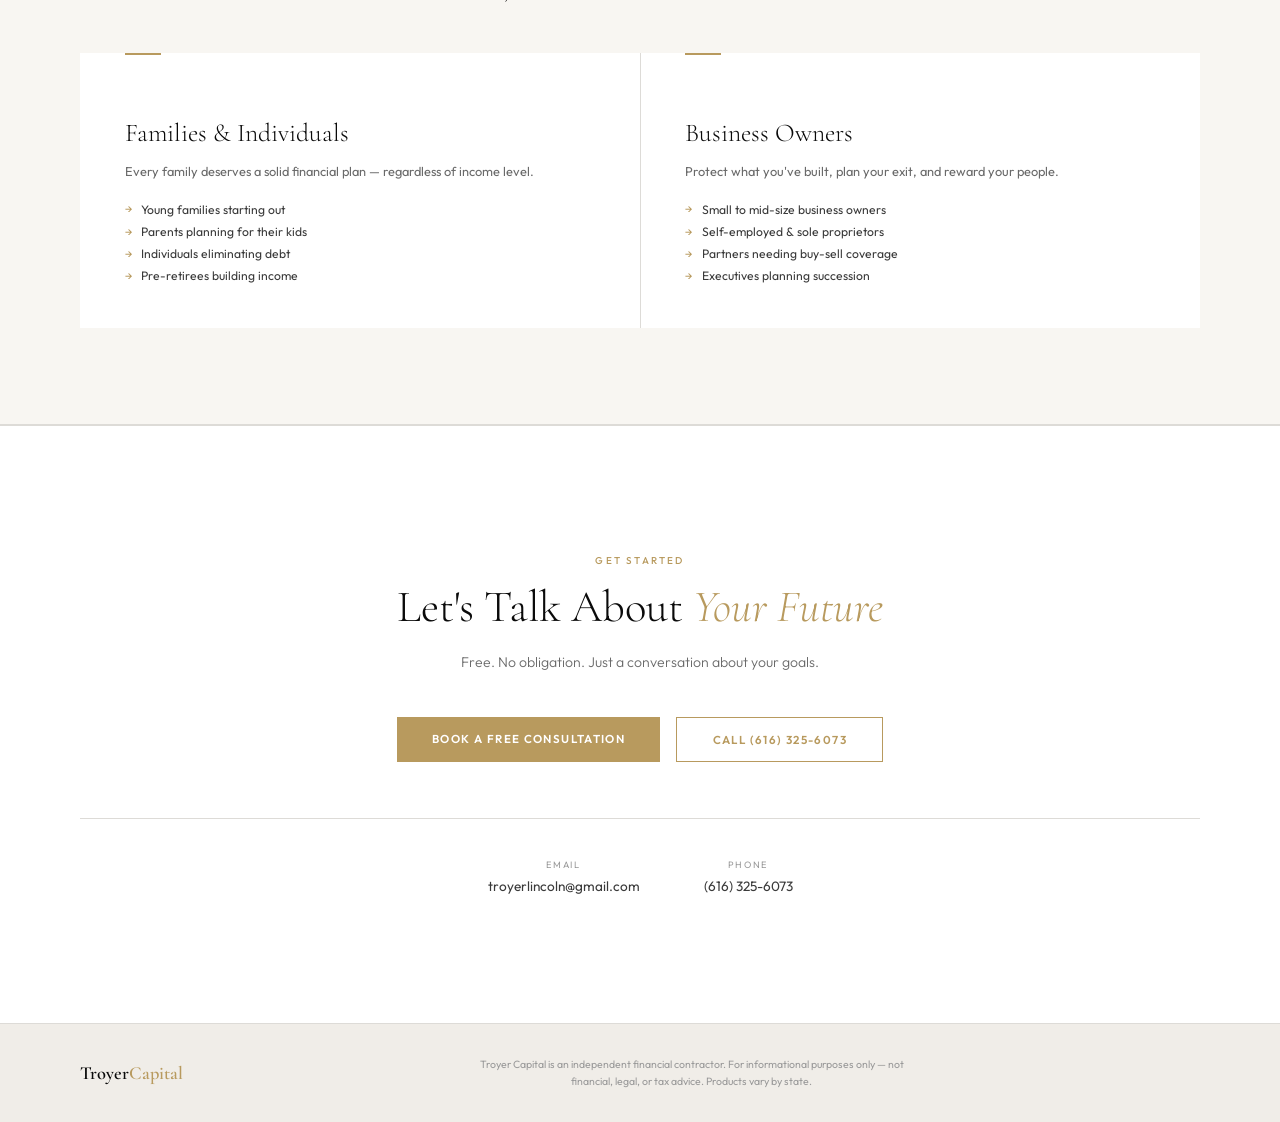
==== commit 77af7dcf: "Add files via upload" ====
--- a/index.html
+++ b/index.html
@@ -415,10 +415,4 @@
     <div class="f-logo">Troyer<span>Capital</span></div>
     <p class="f-note">Troyer Capital is an independent financial contractor. For informational purposes only — not financial, legal, or tax advice. Products vary by state.</p>
     <div class="f-links">
-      <a href="#about">About</a>
-      <a href="#services">Services</a>
-      <a href="#contact">Contact</a>
-    </div>
-  </footer>
-
-  <script>
+ 
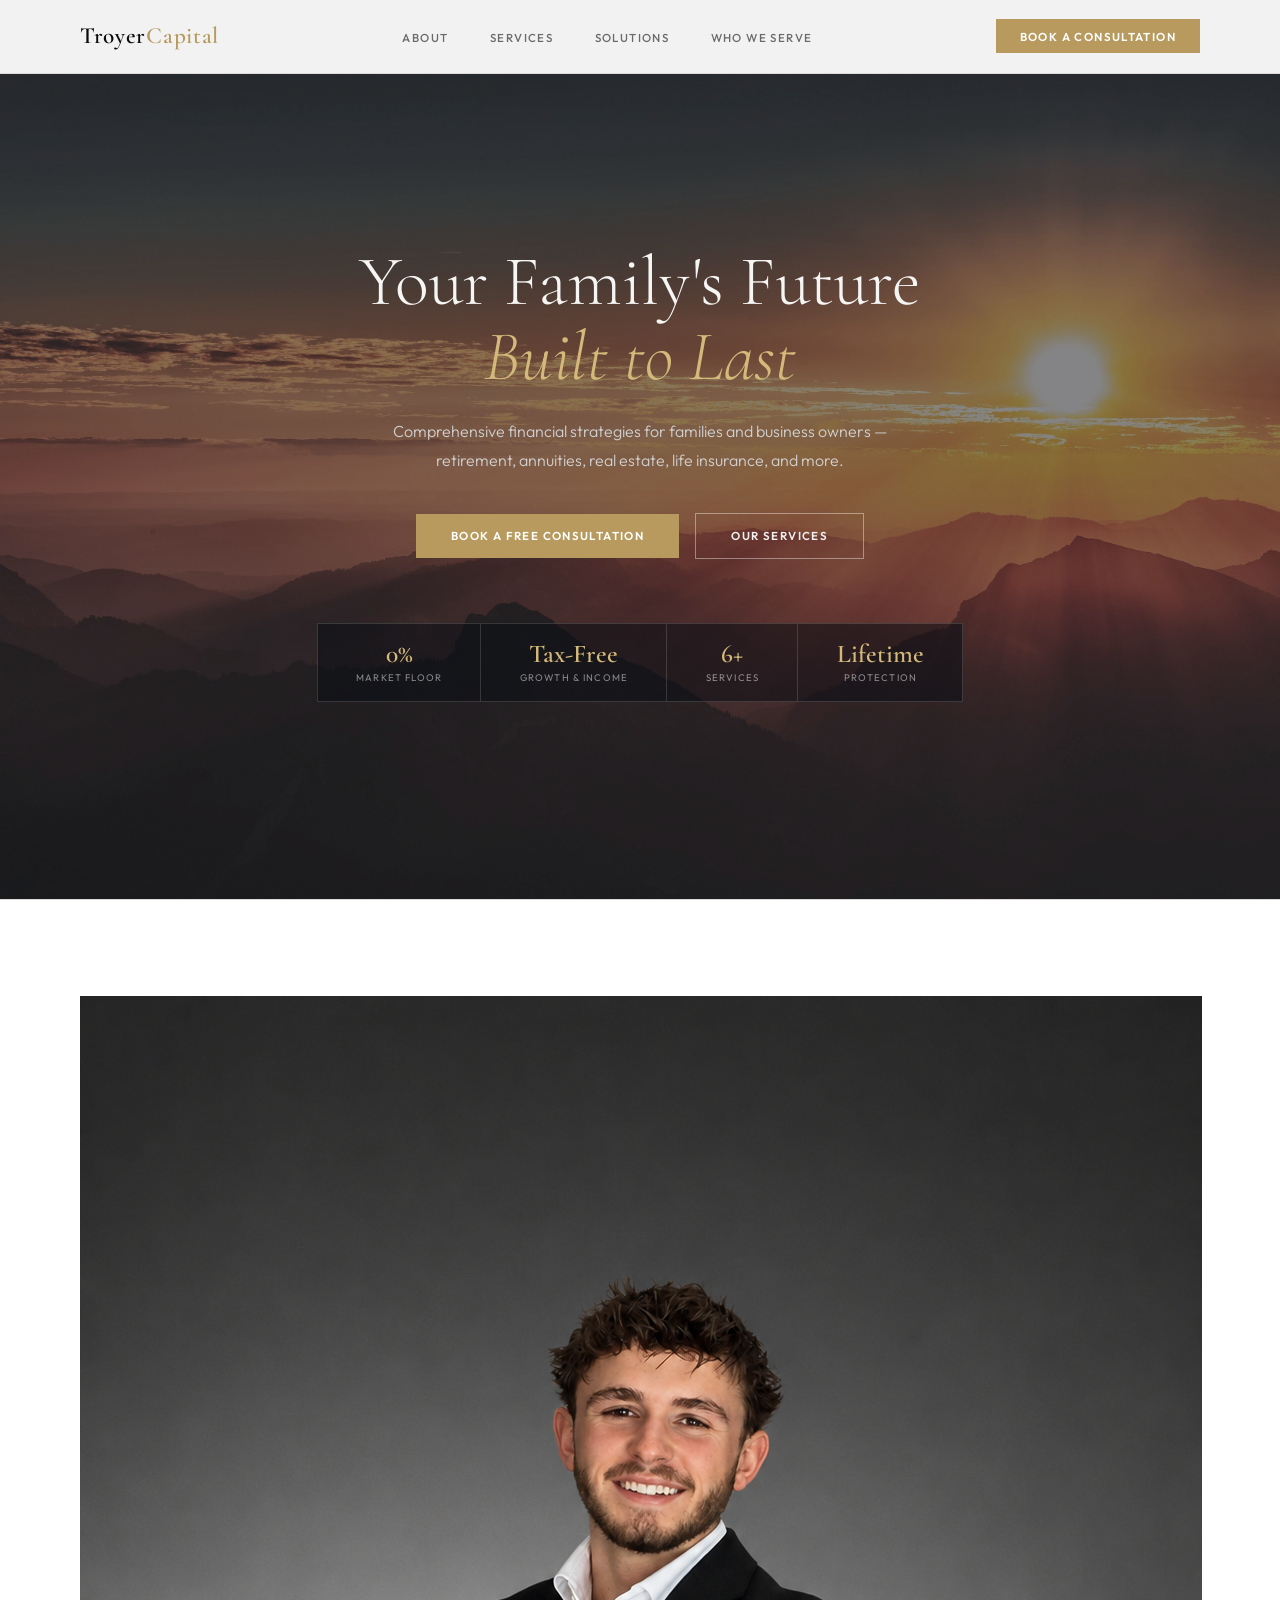
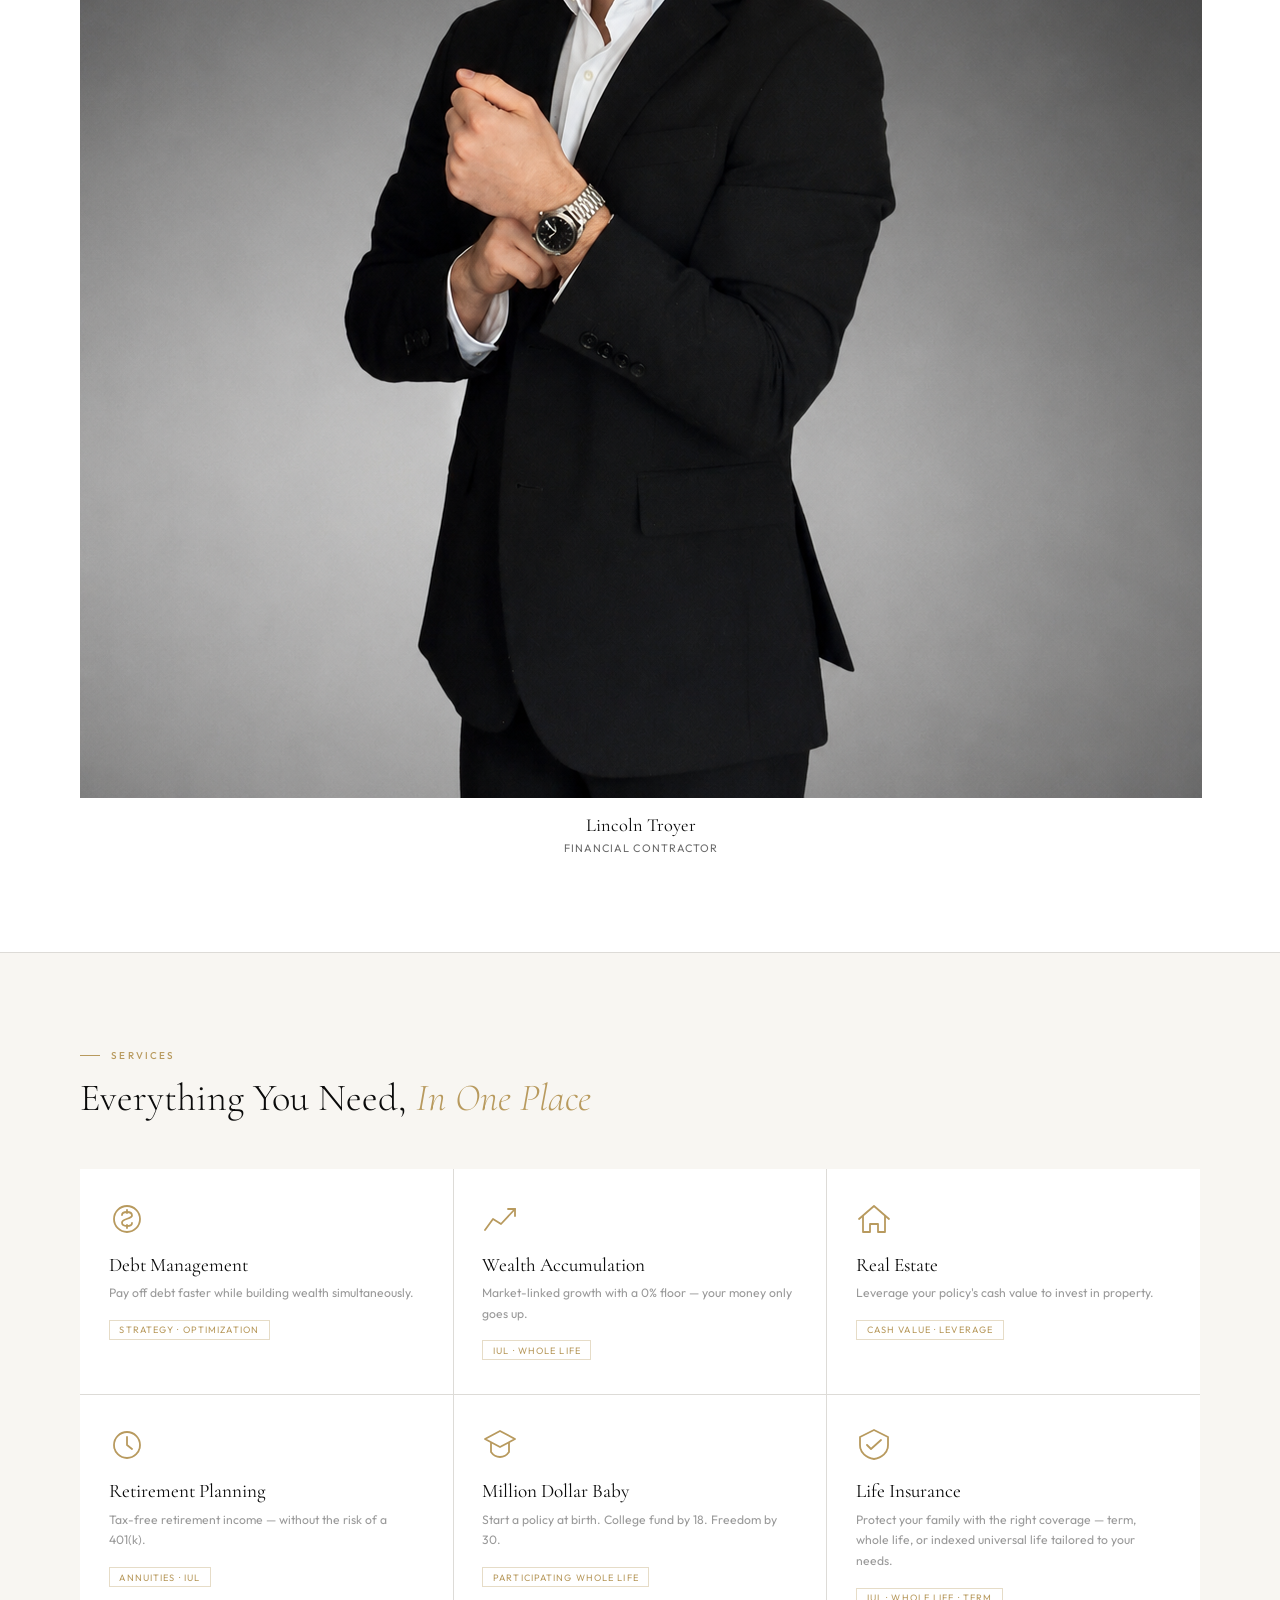
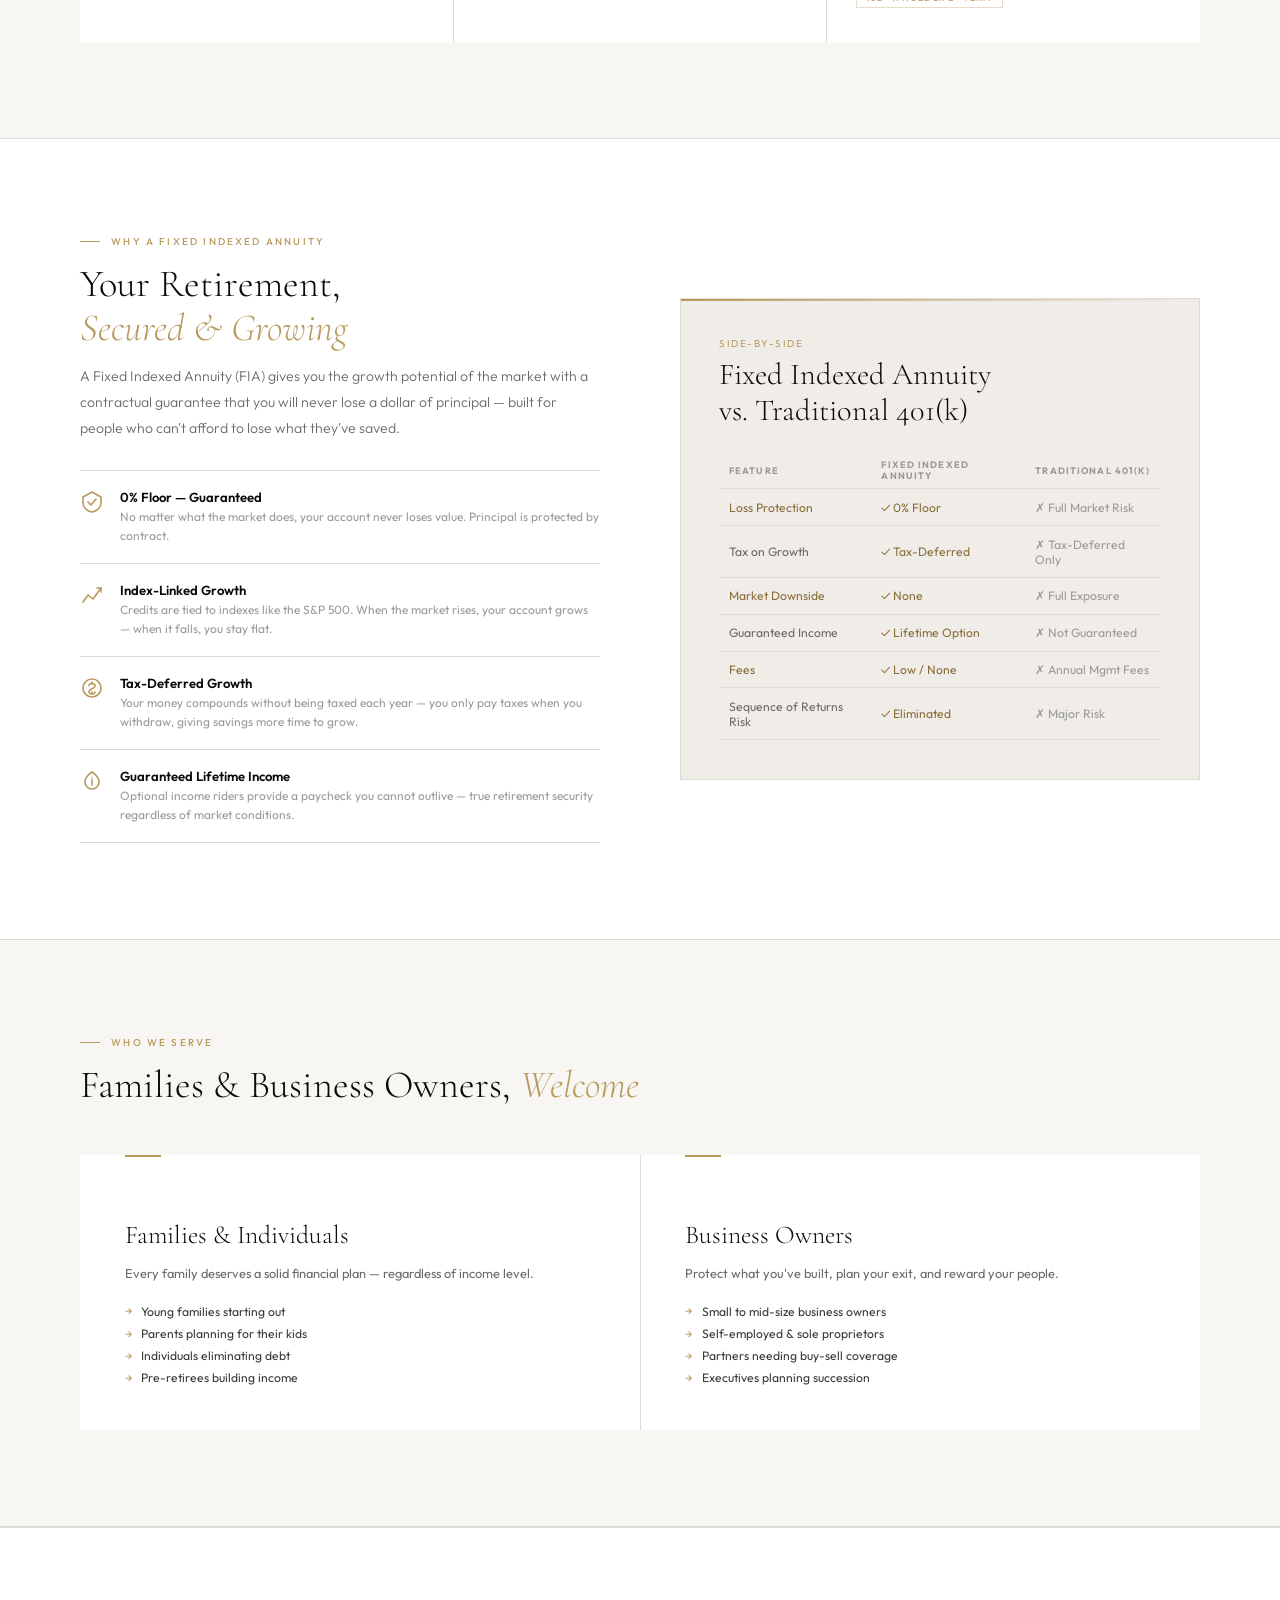
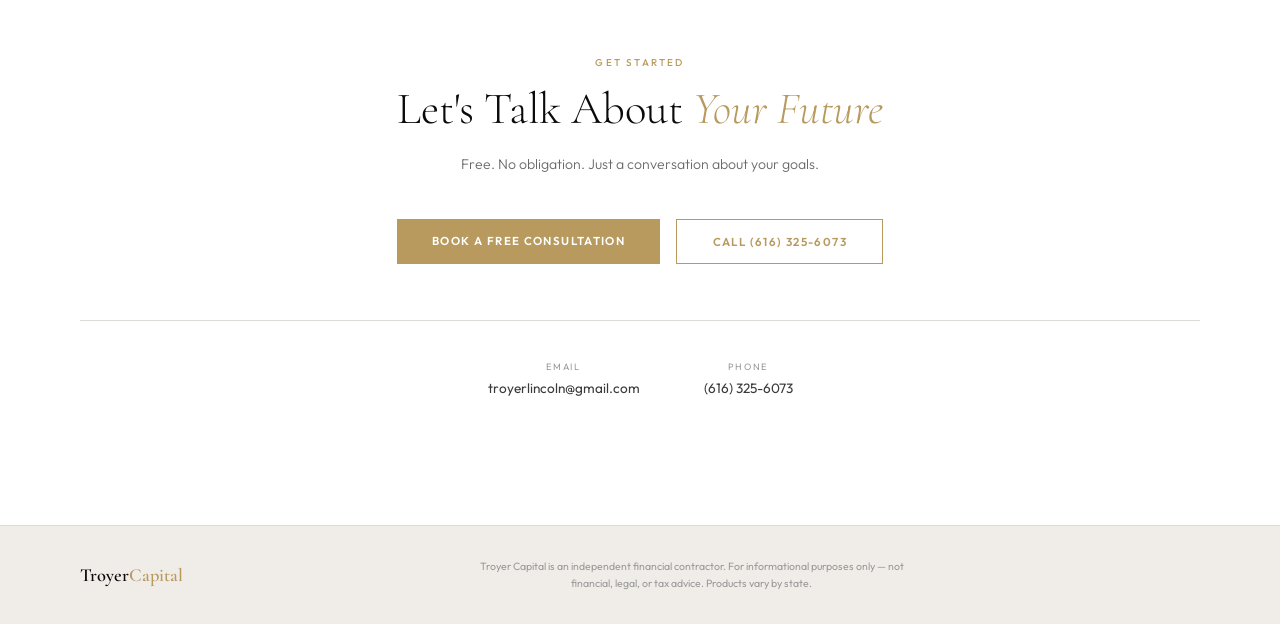
==== commit 3c548084: "Add headshot photo to about section" ====
--- a/index.html
+++ b/index.html
@@ -236,15 +236,7 @@
     <div class="inner">
       <div class="about-photo-col fade-up">
         <!-- HEADSHOT: replace the div below with <img src="photo.jpg" alt="Lincoln Troyer" /> -->
-        <div class="headshot-wrap">
-          <div class="headshot-placeholder">
-            <svg width="52" height="52" viewBox="0 0 52 52" fill="none">
-              <circle cx="26" cy="20" r="12" stroke="#b89a5e" stroke-width="1.5"/>
-              <path d="M6 50C6 37 46 37 46 50" stroke="#b89a5e" stroke-width="1.5" stroke-linecap="round"/>
-            </svg>
-            <span>Your photo here</span>
-          </div>
-        </div>
+            <img src="photo.jpg" alt="Lincoln Troyer" />
         <div class="headshot-name">
           <strong>Lincoln Troyer</strong>
           <span>Financial Contractor</span>
@@ -415,4 +407,4 @@
     <div class="f-logo">Troyer<span>Capital</span></div>
     <p class="f-note">Troyer Capital is an independent financial contractor. For informational purposes only — not financial, legal, or tax advice. Products vary by state.</p>
     <div class="f-links">
- + 
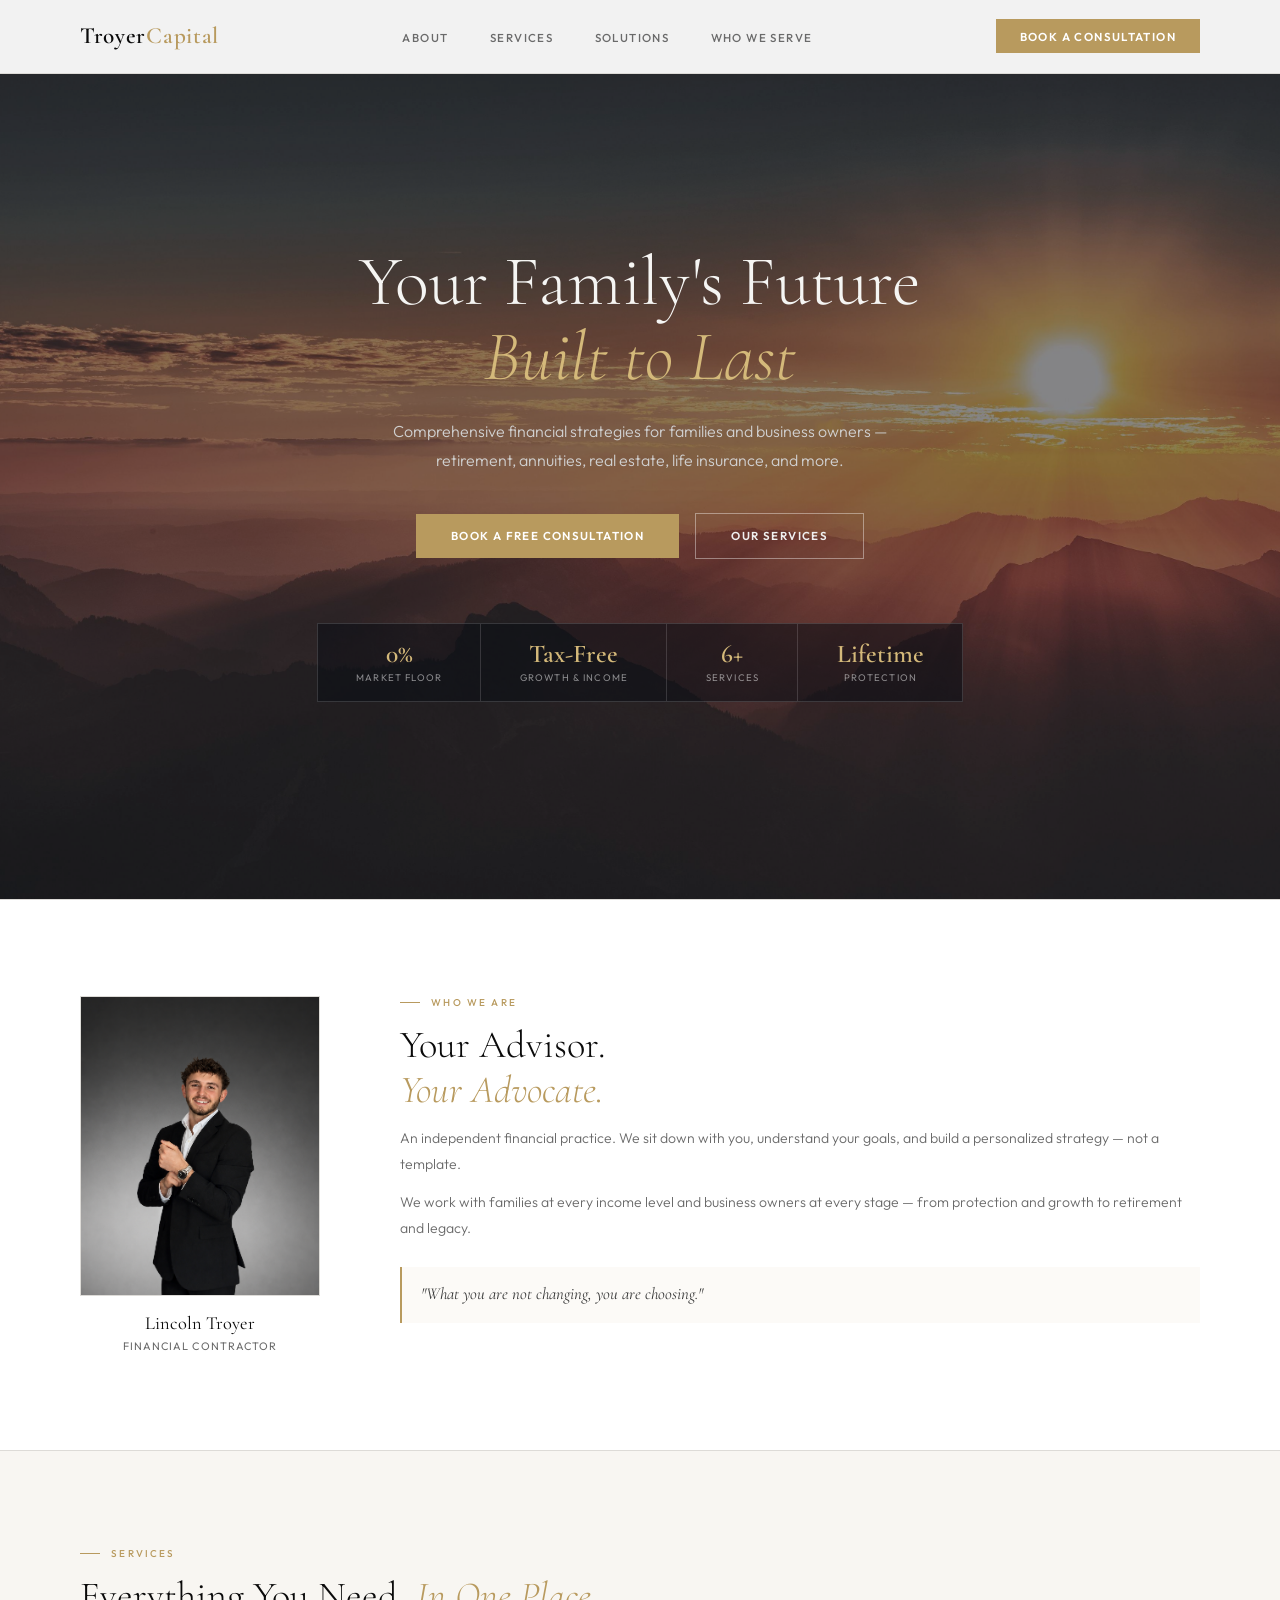
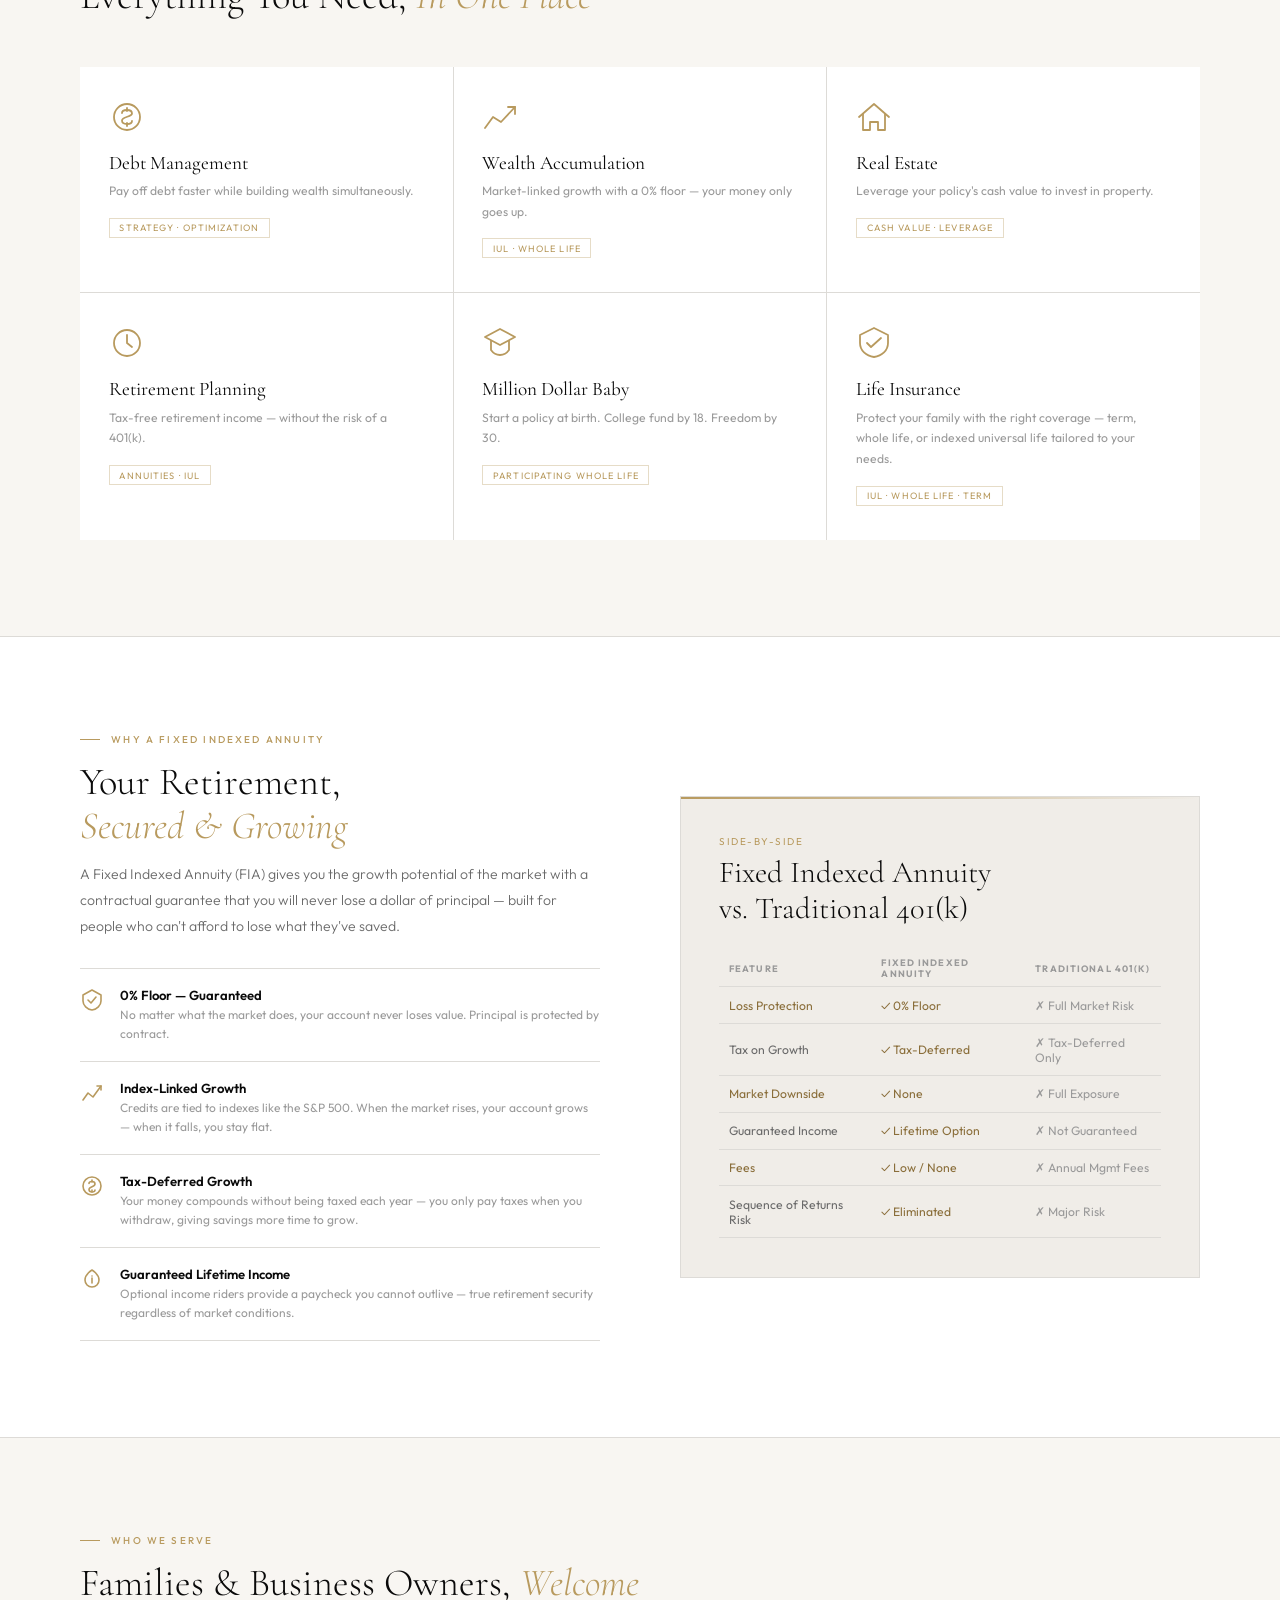
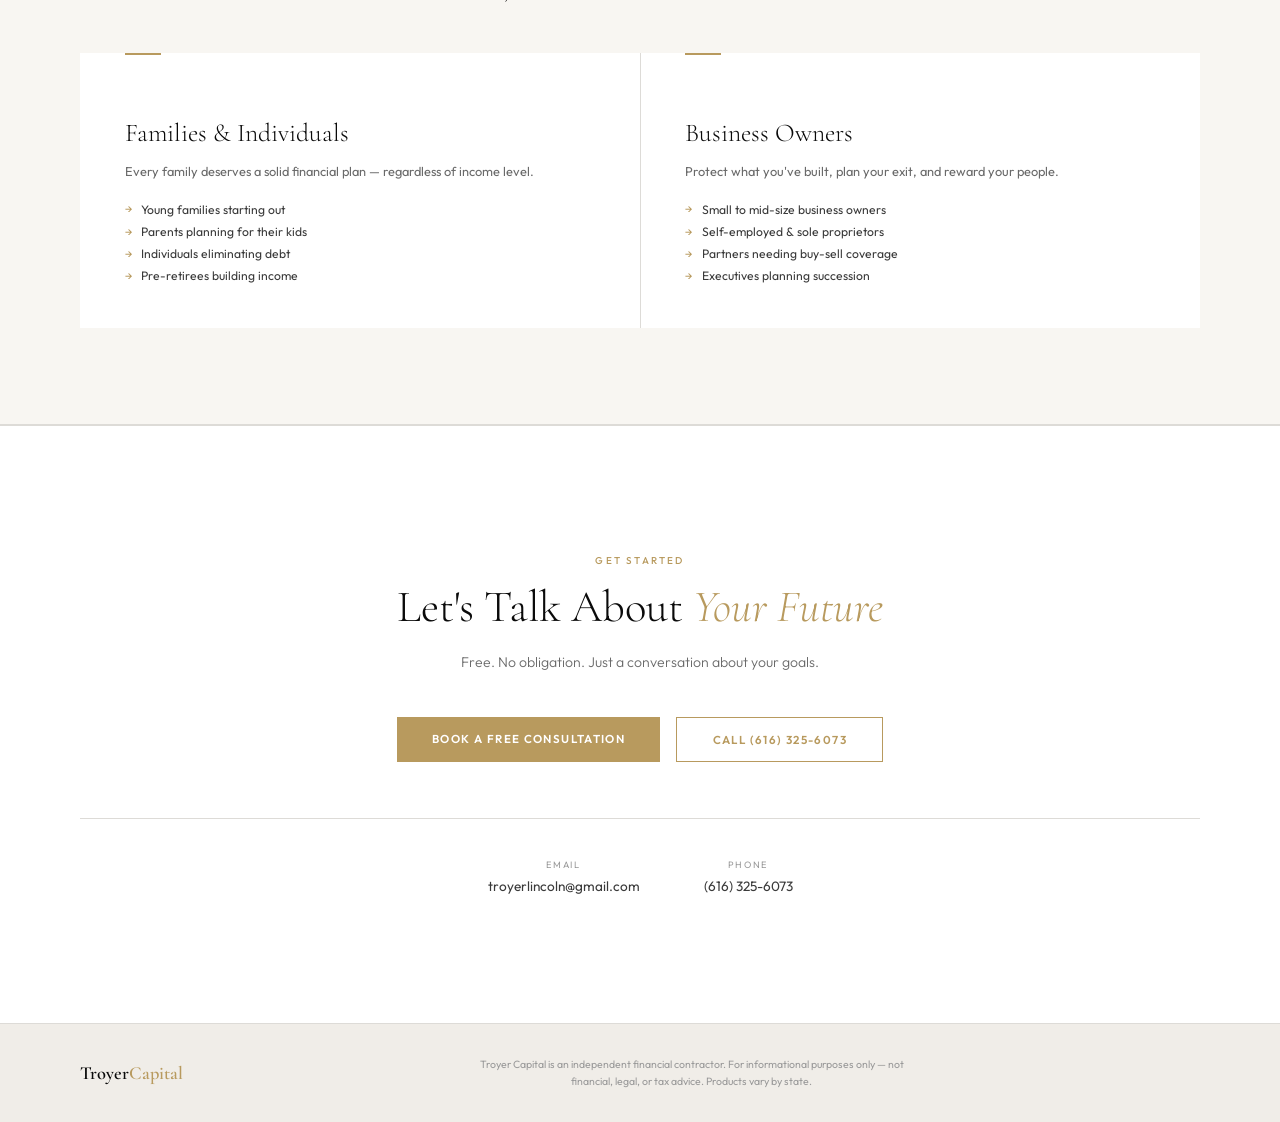
==== commit 182abe44: "Fix headshot size - wrap img in headshot-wrap div" ====
--- a/index.html
+++ b/index.html
@@ -236,7 +236,9 @@
     <div class="inner">
       <div class="about-photo-col fade-up">
         <!-- HEADSHOT: replace the div below with <img src="photo.jpg" alt="Lincoln Troyer" /> -->
-            <img src="photo.jpg" alt="Lincoln Troyer" />
+<div class="headshot-wrap">
+                <img src="photo.jpg" alt="Lincoln Troyer" />
+</div>
         <div class="headshot-name">
           <strong>Lincoln Troyer</strong>
           <span>Financial Contractor</span>
